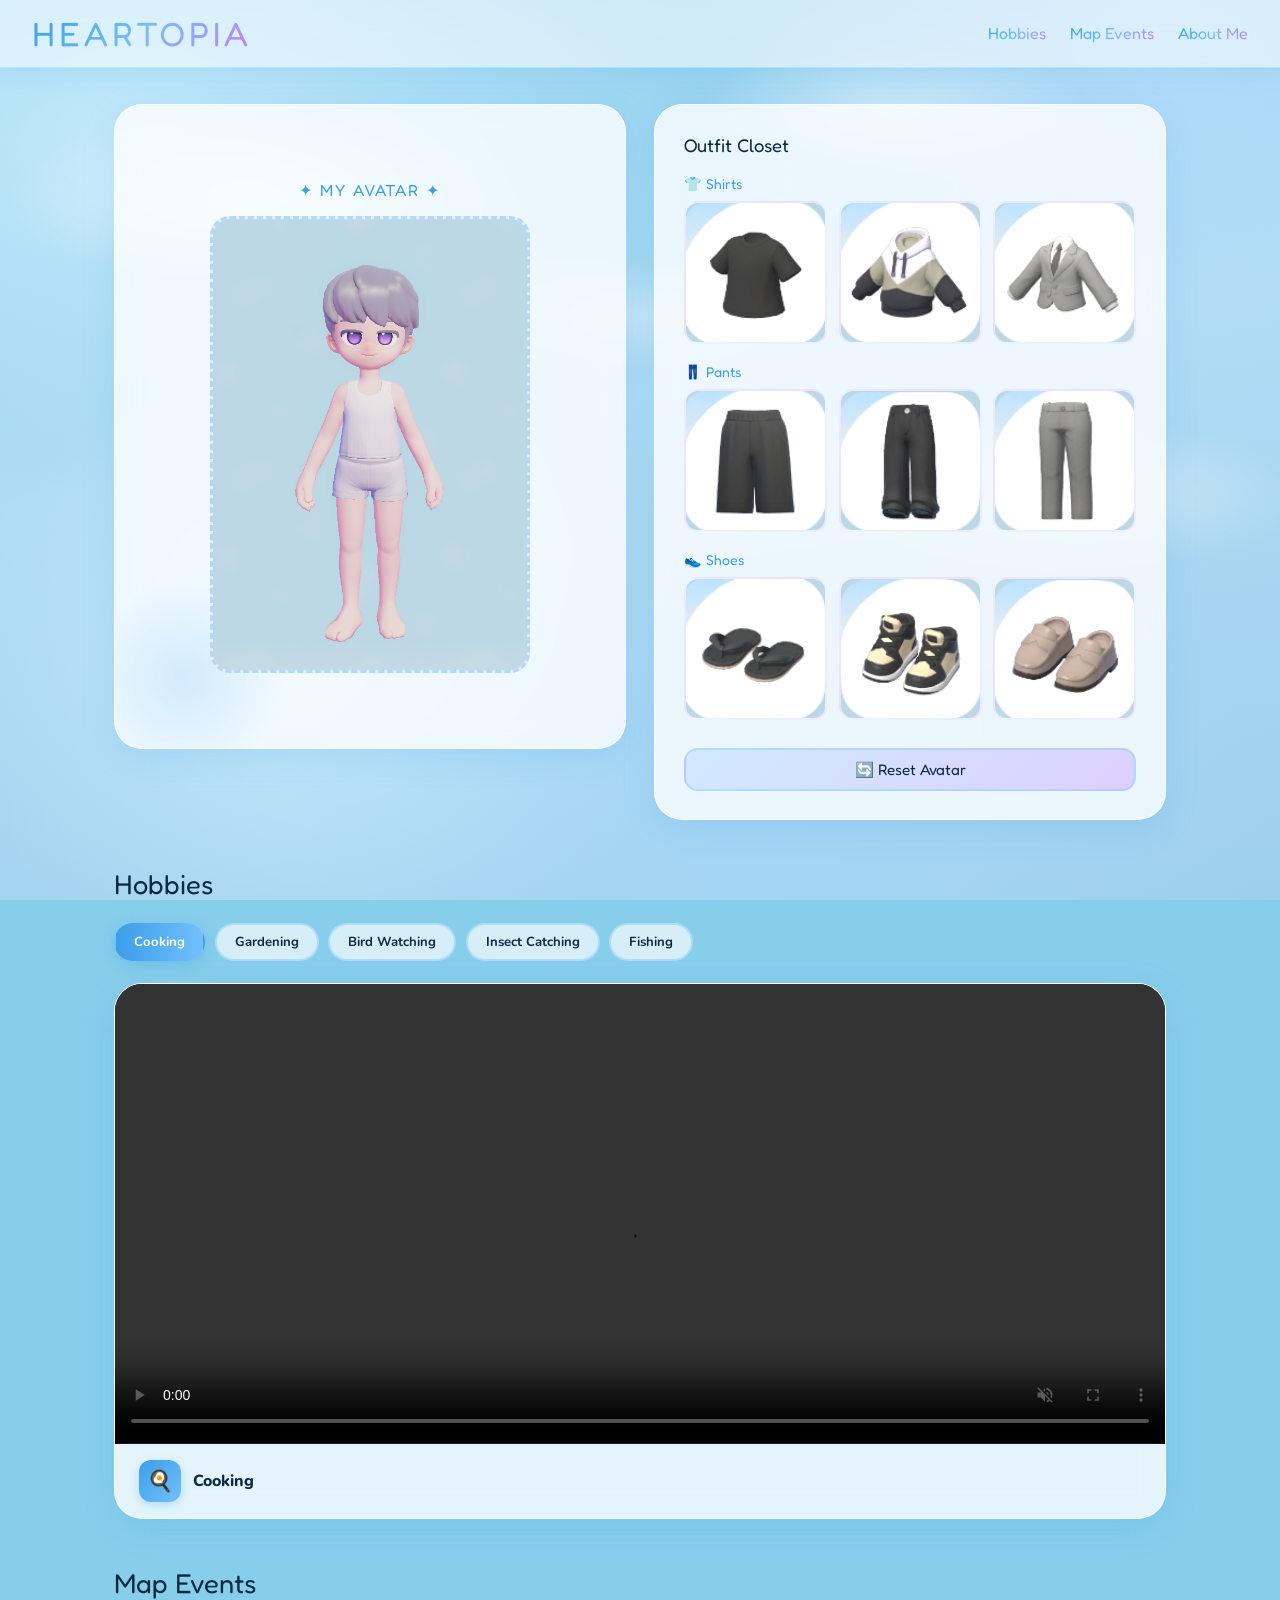
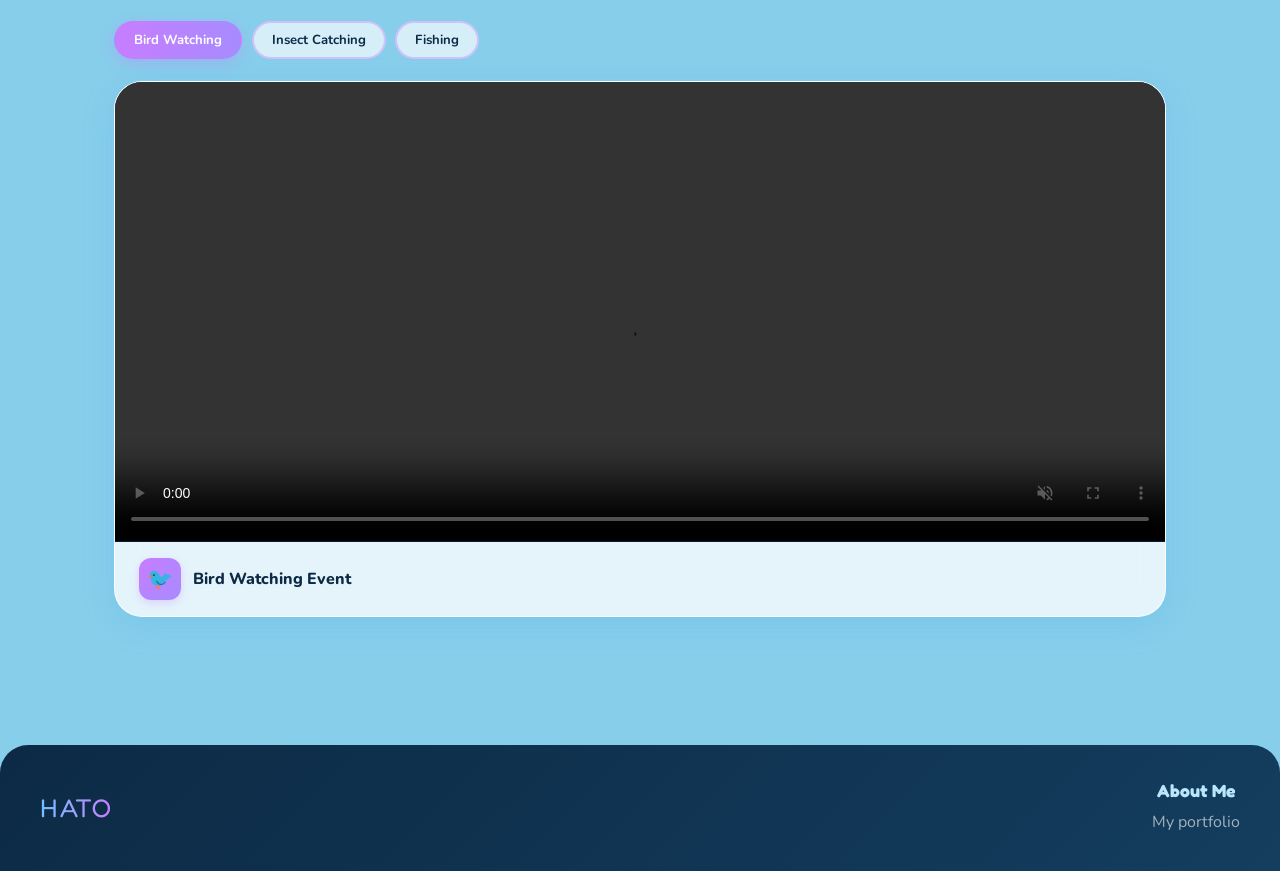
==== index.html @ ca89e66e "minor changes" ====
<!DOCTYPE html>
<html lang="en">
<head>
  <meta charset="UTF-8" />
  <meta name="viewport" content="width=device-width, initial-scale=1.0"/>
  <title>HEARTOPIA</title>
  <link href="https://fonts.googleapis.com/css2?family=Fredoka+One&family=Nunito:wght@400;600;700;800&display=swap" rel="stylesheet"/>
  <link rel="stylesheet" href="styles.css"/>
</head>
<body>

<!-- ═══ NAV ═══ -->
<nav>
  <div class="nav-logo">
    <p>HEARTOPIA</p>
  </div>

  <ul class="nav-links" id="navLinks">
    <li><a href="#hobbies" onclick="closeMenu()">Hobbies</a></li>
    <li><a href="#map-events" onclick="closeMenu()">Map Events</a></li>
    <li><a href="#about-me" onclick="closeMenu()">About Me</a></li>
  </ul>

  <button class="hamburger" id="hamburger" aria-label="Toggle menu" onclick="toggleMenu()">
    <span></span>
    <span></span>
    <span></span>
  </button>

  <div class="nav-overlay" id="navOverlay" onclick="closeMenu()"></div>
</nav>

<!-- ═══ MAIN ═══ -->
<main>

  <!-- ── Avatar + Clothes ── -->
  <div class="avatar-section">

    <div class="avatar-display">
      <div class="avatar-label">✦ My Avatar ✦</div>
      <div class="avatar-frame" id="avatarFrame">
        <img id="avatarImg" src="default/ava-default.png" alt="Avatar" />
      </div>
    </div>

    <div class="clothes-panel">
      <div class="clothes-title">Outfit Closet</div>

      <div class="category-block">
        <div class="category-label">👕 Shirts</div>
        <div class="category-row">
          <div class="clothes-item" data-type="shirt" data-index="1" onclick="selectPiece(this)">
            <img src="icon/shirt1.png" alt="Shirt 1" /><div class="check">✓</div>
          </div>
          <div class="clothes-item" data-type="shirt" data-index="2" onclick="selectPiece(this)">
            <img src="icon/short2.png" alt="Shirt 2" /><div class="check">✓</div>
          </div>
          <div class="clothes-item" data-type="shirt" data-index="3" onclick="selectPiece(this)">
            <img src="icon/short3.png" alt="Shirt 3" /><div class="check">✓</div>
          </div>
        </div>
      </div>

      <div class="category-block">
        <div class="category-label">👖 Pants</div>
        <div class="category-row">
          <div class="clothes-item" data-type="pants" data-index="1" onclick="selectPiece(this)">
            <img src="icon/pants1.png" alt="Pants 1" /><div class="check">✓</div>
          </div>
          <div class="clothes-item" data-type="pants" data-index="2" onclick="selectPiece(this)">
            <img src="icon/pants2.png" alt="Pants 2" /><div class="check">✓</div>
          </div>
          <div class="clothes-item" data-type="pants" data-index="3" onclick="selectPiece(this)">
            <img src="icon/pants3.png" alt="Pants 3" /><div class="check">✓</div>
          </div>
        </div>
      </div>

      <div class="category-block">
        <div class="category-label">👟 Shoes</div>
        <div class="category-row">
          <div class="clothes-item" data-type="shoes" data-index="1" onclick="selectPiece(this)">
            <img src="icon/shoes1.png" alt="Shoes 1" /><div class="check">✓</div>
          </div>
          <div class="clothes-item" data-type="shoes" data-index="2" onclick="selectPiece(this)">
            <img src="icon/shoes2.png" alt="Shoes 2" /><div class="check">✓</div>
          </div>
          <div class="clothes-item" data-type="shoes" data-index="3" onclick="selectPiece(this)">
            <img src="icon/shoes3.png" alt="Shoes 3" /><div class="check">✓</div>
          </div>
        </div>
      </div>

      <button class="reset-btn" onclick="resetOutfit()">🔄 Reset Avatar</button>
    </div>
  </div>

  <!-- ── Hobbies Section ── -->
  <section class="hobbies-section" id="hobbies">
    <div class="section-title">Hobbies</div>

    <div class="hobbies-tabs" id="hobbyTabs">
      <button class="tab-btn active" data-hobby="cooking"   onclick="selectHobby(this)">Cooking</button>
      <button class="tab-btn"       data-hobby="gardening" onclick="selectHobby(this)">Gardening</button>
      <button class="tab-btn"       data-hobby="birds"     onclick="selectHobby(this)">Bird Watching</button>
      <button class="tab-btn"       data-hobby="insects"   onclick="selectHobby(this)">Insect Catching</button>
      <button class="tab-btn"       data-hobby="fishing"   onclick="selectHobby(this)">Fishing</button>
    </div>

    <div class="video-player-card">
      <div class="video-wrapper" id="videoWrapper">
        <video id="vid-cooking"   src="hobbies/cooking.mp4"         controls autoplay muted playsinline loop></video>
        <video id="vid-gardening" src="hobbies/gardening.mp4"       controls autoplay muted playsinline loop></video>
        <video id="vid-birds"     src="hobbies/bird-watching.mp4"   controls autoplay muted playsinline loop></video>
        <video id="vid-insects"   src="hobbies/insect-catching.mp4" controls autoplay muted playsinline loop></video>
        <video id="vid-fishing"   src="hobbies/fishing.mp4"         controls autoplay muted playsinline loop></video>
        <div class="video-placeholder" id="videoPlaceholder">
          <div class="ph-emoji" id="placeholderEmoji">🍳</div>
          <p id="placeholderText">Add your video to vid-cooking src=""</p>
        </div>
      </div>
      <div class="video-info-bar">
        <div class="hobby-icon-badge" id="hobbyBadgeIcon">🍳</div>
        <div class="hobby-text">
          <h3 id="hobbyTitle">Cooking</h3>
          <p id="hobbyDesc">Baking, frying, and crafting delicious meals with love 🌸</p>
        </div>
      </div>
    </div>
  </section>

  <!-- ── Map Events Section ── -->
  <section class="events-section" id="map-events">
    <div class="section-title">Map Events</div>

    <div class="events-tabs" id="eventTabs">
      <button class="event-tab-btn active" data-event="birdwatching" onclick="selectEvent(this)">Bird Watching</button>
      <button class="event-tab-btn"        data-event="insect"       onclick="selectEvent(this)">Insect Catching</button>
      <button class="event-tab-btn"        data-event="fishing"      onclick="selectEvent(this)">Fishing</button>
    </div>

    <div class="video-player-card">
      <div class="video-wrapper" id="eventVideoWrapper">
        <video id="evid-birdwatching" src="events/birdwatching-event.mp4" controls muted playsinline loop></video>
        <video id="evid-insect"       src="events/insect-event.mp4"       controls muted playsinline loop></video>
        <video id="evid-fishing"      src="events/fish-event.mp4"         controls muted playsinline loop></video>
        <div class="video-placeholder" id="eventVideoPlaceholder">
          <div class="ph-emoji" id="eventPlaceholderEmoji">🐦</div>
          <p id="eventPlaceholderText">Add your video to evid-birdwatching src=""</p>
        </div>
      </div>
      <div class="video-info-bar">
        <div class="hobby-icon-badge" id="eventBadgeIcon">🐦</div>
        <div class="hobby-text">
          <h3 id="eventTitle">Bird Watching Event</h3>
        </div>
      </div>
    </div>
  </section>

</main>

<!-- ═══ FOOTER ═══ -->
<footer>
  <div class="footer-logo">
    <div class="footer-logo-text">HATO</div>
  </div>
  <div class="footer-about">
    <h4>About Me</h4>
    <a href="portfolio/portfolio.html" id="about-me">My portfolio</a>
  </div>
</footer>

<script src="script.js"></script>
</body>
</html>
---- styles.css ----
:root {
  --pink:      #FF6B9D;
  --rose:      #FF8EC4;
  --lavender:  #C77DFF;
  --sky:       #74C0FC;
  --sky-deep:  #3B9EE8;
  --sky-light: #BAE6FD;
  --sky-pale:  #E0F4FF;
  --mint:      #63E6BE;
  --dark:      #0C2A45;
  --card:      rgba(255,255,255,0.78);
  --shadow:    0 8px 32px rgba(59,158,232,0.18);
  --nav-h:     68px;
}

* { margin: 0; padding: 0; box-sizing: border-box; }

html { scroll-behavior: smooth;overflow-x: hidden; }

body {
  font-family: 'Nunito', sans-serif;
  background: #87CEEB;
  color: var(--dark);
  min-height: 100vh;
  overflow-x: hidden;
}

body::before {
  content: '';
  position: fixed; inset: 0; z-index: -1;
  background:
    radial-gradient(ellipse 70% 55% at 10% 15%, #d0efffcc 0%, transparent 65%),
    radial-gradient(ellipse 55% 60% at 90% 5%,  #bfdfff99 0%, transparent 65%),
    radial-gradient(ellipse 60% 50% at 60% 90%, #a8d8f8aa 0%, transparent 65%),
    radial-gradient(ellipse 45% 55% at 25% 75%, #cdefffbb 0%, transparent 65%),
    linear-gradient(170deg, #87CEEB 0%, #b0dcf5 45%, #9ecfed 100%);
  animation: skyDrift 18s ease-in-out infinite alternate;
}

body::after {
  content: '';
  position: fixed; inset: 0; z-index: -1;
  background:
    radial-gradient(ellipse 28% 14% at 20% 22%, rgba(255,255,255,0.55) 0%, transparent 70%),
    radial-gradient(ellipse 22% 10% at 70% 12%, rgba(255,255,255,0.45) 0%, transparent 70%),
    radial-gradient(ellipse 18% 9%  at 50% 35%, rgba(255,255,255,0.35) 0%, transparent 70%),
    radial-gradient(ellipse 25% 12% at 85% 55%, rgba(255,255,255,0.40) 0%, transparent 70%);
  pointer-events: none;
  animation: cloudFloat 22s ease-in-out infinite alternate;
}

@keyframes skyDrift {
  0%   { filter: hue-rotate(0deg) brightness(1); }
  100% { filter: hue-rotate(10deg) brightness(1.04); }
}
@keyframes cloudFloat {
  0%   { transform: translateX(0); }
  100% { transform: translateX(30px); }
}

/* ═══ NAV ═══ */
nav {
  position: fixed; 
  top: 0; left: 0; right: 0;
  z-index: 200;
  display: flex; align-items: center; justify-content: space-between;
  padding: 0 2rem;
  height: var(--nav-h);
  background: rgba(255,255,255,0.55);
  backdrop-filter: blur(20px);
  border-bottom: 1.5px solid rgba(116,192,252,0.3);
  box-shadow: 0 2px 28px rgba(59,158,232,0.12);
  position: fixed;
}

.nav-logo {
  font-family: 'Fredoka One', cursive;
  font-size: 2.1rem;
  letter-spacing: 4px;
  background: linear-gradient(135deg, #3B9EE8, #74C0FC, #C77DFF);
  -webkit-background-clip: text;
  -webkit-text-fill-color: transparent;
  background-clip: text;
  user-select: none;
  animation: logoFloat 3.5s ease-in-out infinite;
  flex-shrink: 0;
}
@keyframes logoFloat {
  0%,100% { transform: translateY(0); }
  50%      { transform: translateY(-4px); }
}

/* Desktop nav links */
.nav-links {
  list-style: none;
  display: flex;
  gap: 24px;
  align-items: center;
}
.nav-links a {
  text-decoration: none;
  font-family: 'Fredoka One', cursive;
  font-size: 1rem;
  background: linear-gradient(135deg, #3B9EE8, #74C0FC, #C77DFF);
  -webkit-background-clip: text;
  -webkit-text-fill-color: transparent;
  background-clip: text;
  transition: opacity 0.2s;
}
.nav-links a:hover { opacity: 0.7; }

/* Hamburger button */
.hamburger {
  display: none;
  flex-direction: column;
  justify-content: center;
  align-items: center;
  gap: 5px;
  width: 40px; height: 40px;
  background: rgba(255,255,255,0.6);
  border: 1.5px solid rgba(116,192,252,0.4);
  border-radius: 10px;
  cursor: pointer;
  padding: 8px;
  z-index: 210;
  transition: background 0.2s;
  flex-shrink: 0;
}
.hamburger:hover { background: rgba(255,255,255,0.9); }
.hamburger span {
  display: block;
  width: 20px; height: 2px;
  background: linear-gradient(90deg, #3B9EE8, #C77DFF);
  border-radius: 2px;
  transition: transform 0.3s ease, opacity 0.3s ease;
  transform-origin: center;
}

/* Hamburger → X animation */
.hamburger.open span:nth-child(1) { transform: translateY(7px) rotate(45deg); }
.hamburger.open span:nth-child(2) { opacity: 0; transform: scaleX(0); }
.hamburger.open span:nth-child(3) { transform: translateY(-7px) rotate(-45deg); }

/* Overlay behind mobile menu */
.nav-overlay {
  display: none;
  position: fixed;
  inset: 0;
  background: rgba(12,42,69,0.35);
  backdrop-filter: blur(2px);
  z-index: 190;
}
.nav-overlay.visible { display: block; }

/* ═══ MAIN ═══ */
main { max-width: 1100px; margin: 0 auto; padding: 2.5rem 1.5rem 4rem; }

.section-title {
  font-family: 'Fredoka One', cursive;
  font-size: 1.7rem;
  color: var(--dark);
  margin-bottom: 1.4rem;
  display: flex; align-items: center; gap: 10px;
}

/* ═══ AVATAR SECTION ═══ */
.avatar-section {
  display: grid;
  grid-template-columns: 1fr 1fr;
  gap: 1.8rem;
  margin-top: 4rem;
  margin-bottom: 3rem;
  align-items: start;
}

.avatar-display {
  background: var(--card);
  border-radius: 28px;
  box-shadow: var(--shadow);
  backdrop-filter: blur(12px);
  border: 1.5px solid rgba(255,255,255,0.85);
  display: flex; flex-direction: column; align-items: center; justify-content: center;
  padding: 2rem 1.5rem;
  min-height: 420px;
  height: 90%;
  position: relative;
  overflow: hidden;
}
.avatar-display::before {
  content: '';
  position: absolute; bottom: -30px; left: -30px;
  width: 200px; height: 200px;
  border-radius: 50%;
  background: radial-gradient(circle, rgba(116,192,252,0.25) 0%, transparent 70%);
}
.avatar-label {
  font-family: 'Fredoka One', cursive;
  font-size: 1rem; letter-spacing: 2px;
  color: var(--sky-deep); margin-bottom: 1rem; text-transform: uppercase;
  position: relative; z-index: 1;
}
.avatar-frame {
  width: 100%;
  max-width: 320px;
  aspect-ratio: 7/10;
  border-radius: 20px;
  border: 3px dashed rgba(116,192,252,0.45);
  background: linear-gradient(160deg, #ddf0ff 0%, #eaeaff 100%);
  display: flex; align-items: center; justify-content: center;
  overflow: hidden;
  position: relative; z-index: 1;
  transition: box-shadow 0.3s;
}
.avatar-frame:hover { box-shadow: 0 0 0 4px rgba(116,192,252,0.35); }
.avatar-frame img {
  width: 100%; height: 100%; object-fit: cover;
  transition: opacity 0.4s ease, transform 0.4s ease;
}

/* ═══ CLOTHES PANEL ═══ */
.clothes-panel {
  background: var(--card);
  border-radius: 28px;
  box-shadow: var(--shadow);
  backdrop-filter: blur(12px);
  border: 1.5px solid rgba(255,255,255,0.85);
  padding: 1.8rem;
  width: 100%;
}
.clothes-title {
  font-family: 'Fredoka One', cursive;
  font-size: 1.15rem; color: var(--dark);
  margin-bottom: 1.2rem;
}
.category-block { margin-bottom: 1.2rem; }
.category-label {
  font-family: 'Fredoka One', cursive;
  font-size: 0.88rem;
  color: var(--sky-deep);
  margin-bottom: 0.55rem;
}
.category-row { display: flex; gap: 0.7rem; }
.clothes-item {
  flex: 1;
  aspect-ratio: 1;
  border-radius: 14px;
  background: linear-gradient(145deg, #e8f6ff 0%, #ede0ff 100%);
  border: 2px solid transparent;
  cursor: pointer;
  overflow: hidden;
  display: flex; align-items: center; justify-content: center;
  transition: all 0.25s ease;
  position: relative;
}
.clothes-item img {
  width: 100%; height: 100%; object-fit: cover;
  transition: transform 0.3s;
}
.clothes-item:hover {
  border-color: var(--sky);
  transform: translateY(-3px);
  box-shadow: 0 6px 20px rgba(116,192,252,0.35);
}
.clothes-item:hover img { transform: scale(1.08); }
.clothes-item.active {
  border-color: var(--sky-deep);
  box-shadow: 0 0 0 3px rgba(59,158,232,0.3), 0 6px 20px rgba(59,158,232,0.2);
}
.clothes-item .check {
  position: absolute; top: 5px; right: 5px;
  background: var(--sky-deep); color: #fff;
  border-radius: 50%; width: 20px; height: 20px;
  font-size: 0.7rem; display: none;
  align-items: center; justify-content: center;
}
.clothes-item.active .check { display: flex; }

.reset-btn {
  width: 100%;
  margin-top: 0.5rem;
  padding: 10px 0;
  background: linear-gradient(135deg, #d0eaff, #ddd0ff);
  border: 2px solid rgba(116,192,252,0.35);
  border-radius: 14px;
  font-family: 'Fredoka One', cursive;
  font-size: 0.95rem;
  color: var(--dark);
  cursor: pointer;
  transition: all 0.22s ease;
}
.reset-btn:hover {
  background: linear-gradient(135deg, #b8dcff, #c8b8ff);
  transform: translateY(-2px);
  box-shadow: 0 5px 16px rgba(116,192,252,0.3);
}

/* ═══ HOBBIES ═══ */
.hobbies-section { margin-bottom: 3rem; }
.hobbies-tabs {
  display: flex; gap: 0.6rem; flex-wrap: wrap; margin-bottom: 1.4rem;
}
.tab-btn {
  padding: 8px 18px;
  border-radius: 30px;
  border: 2px solid rgba(116,192,252,0.4);
  background: rgba(255,255,255,0.65);
  font-family: 'Nunito', sans-serif;
  font-size: 0.82rem; font-weight: 700;
  color: var(--dark); cursor: pointer;
  transition: all 0.22s;
  display: flex; align-items: center; gap: 5px;
  backdrop-filter: blur(6px);
  white-space: nowrap;
}
.tab-btn:hover { background: rgba(255,255,255,0.9); border-color: var(--sky-deep); }
.tab-btn.active {
  background: linear-gradient(90deg, var(--sky-deep), var(--sky));
  color: #fff; border-color: transparent;
  box-shadow: 0 4px 14px rgba(59,158,232,0.35);
}

/* ═══ EVENTS ═══ */
.events-section { margin-bottom: 3rem; }
.events-tabs {
  display: flex; gap: 0.6rem; flex-wrap: wrap; margin-bottom: 1.4rem;
}
.event-tab-btn {
  padding: 8px 18px;
  border-radius: 30px;
  border: 2px solid rgba(199,125,255,0.4);
  background: rgba(255,255,255,0.65);
  font-family: 'Nunito', sans-serif;
  font-size: 0.82rem; font-weight: 700;
  color: var(--dark); cursor: pointer;
  transition: all 0.22s;
  display: flex; align-items: center; gap: 5px;
  backdrop-filter: blur(6px);
  white-space: nowrap;
}
.event-tab-btn:hover { background: rgba(255,255,255,0.9); border-color: var(--lavender); }
.event-tab-btn.active {
  background: linear-gradient(90deg, var(--lavender), #a78bff);
  color: #fff; border-color: transparent;
  box-shadow: 0 4px 14px rgba(199,125,255,0.35);
}

/* ═══ SHARED VIDEO CARD ═══ */
.video-player-card {
  background: var(--card);
  border-radius: 28px;
  box-shadow: var(--shadow);
  backdrop-filter: blur(12px);
  border: 1.5px solid rgba(255,255,255,0.85);
  overflow: hidden;
}
.video-wrapper {
  width: 100%; aspect-ratio: 16/7;
  background: #061a2e;
  position: relative;
  display: flex; align-items: center; justify-content: center;
  overflow: hidden;
}
.video-wrapper video {
  width: 100%; height: 100%; object-fit: cover; display: none;
}
.video-placeholder {
  display: flex; flex-direction: column; align-items: center; gap: 12px;
  color: rgba(255,255,255,0.5);
  padding: 1rem;
  text-align: center;
}
.video-placeholder .ph-emoji { font-size: 3rem; }
.video-placeholder p { font-size: 0.82rem; }

.video-info-bar {
  padding: 1rem 1.5rem;
  display: flex; align-items: center; gap: 12px;
}
.hobby-icon-badge {
  width: 42px; height: 42px;
  border-radius: 12px;
  background: linear-gradient(135deg, var(--sky-deep), var(--sky));
  display: flex; align-items: center; justify-content: center;
  font-size: 1.3rem;
  box-shadow: 0 3px 10px rgba(59,158,232,0.3);
  flex-shrink: 0;
}
.events-section .hobby-icon-badge {
  background: linear-gradient(135deg, var(--lavender), #a78bff);
  box-shadow: 0 3px 10px rgba(199,125,255,0.3);
}
.hobby-text h3 { font-size: 1rem; font-weight: 800; color: var(--dark); }
.hobby-text p  { font-size: 0.78rem; color: #5a8baa; }

/* ═══ FOOTER ═══ */
footer {
  background: linear-gradient(135deg, #0C2A45 0%, #143d5e 100%);
  color: #a8d4f0;
  border-radius: 28px 28px 0 0;
  padding: 2.2rem 2.5rem;
  display: flex; align-items: center; justify-content: space-between;
  gap: 2rem;
  margin-top: 1rem;
}
.footer-logo {
  display: flex; flex-direction: column; align-items: flex-start; gap: 6px;
}
.footer-logo-text {
  font-family: 'Fredoka One', cursive;
  font-size: 1.6rem; letter-spacing: 2px;
  background: linear-gradient(90deg, var(--sky), var(--lavender));
  -webkit-background-clip: text; -webkit-text-fill-color: transparent; background-clip: text;
}
.footer-logo small { font-size: 0.72rem; color: rgba(255,255,255,0.35); letter-spacing: 1px; }
.footer-about { max-width: 380px; text-align: center; }
.footer-about h4 {
  font-family: 'Fredoka One', cursive;
  font-size: 1.1rem; color: var(--sky-light); margin-bottom: 0.5rem;
}
.footer-about a {
  font-size: 16px; line-height: 1.7;
  color: rgba(255,255,255,0.6);
  text-decoration: none;
  transition: color 0.2s;
}
.footer-about a:hover { color: var(--sky-light); }

/* ═══ TRANSITIONS ═══ */
.avatar-frame img.fade { animation: fadeIn 0.4s ease; }
@keyframes fadeIn {
  from { opacity: 0; transform: scale(0.96); }
  to   { opacity: 1; transform: scale(1); }
}

/* ═══ RESPONSIVE — TABLET (≤860px) ═══ */
@media (max-width: 860px) {
    .nav {
        position: sticky;
        z-index: 100;
    }
  .avatar-section {
    grid-template-columns: 1fr;
  }
  .avatar-display {
    min-height: unset;
    padding: 1.5rem;
  }
  .clothes-panel {
    width: 100%;
  }
}

/* ═══ RESPONSIVE — MOBILE NAV (≤680px) ═══ */
@media (max-width: 680px) {
  nav { padding: 0 1.2rem; }

  /* Show hamburger, hide desktop links */
  .hamburger { display: flex; }

    .nav {
        position: sticky;
        z-index: 100;
    }

  .nav-links {
    position: fixed;
    top: 0; right: -100%;
    width: min(280px, 80vw);
    height: 100vh;
    background: rgba(255,255,255,0.96);
    backdrop-filter: blur(20px);
    border-left: 1.5px solid rgba(116,192,252,0.3);
    flex-direction: column;
    align-items: flex-start;
    justify-content: flex-start;
    padding: calc(var(--nav-h) + 2rem) 2rem 2rem;
    gap: 8px;
    z-index: 200;
    transition: right 0.35s cubic-bezier(0.4, 0, 0.2, 1);
    box-shadow: -8px 0 40px rgba(59,158,232,0.15);
    pointer-events: none;    
    visibility: hidden;        
    transition: right 0.35s cubic-bezier(0.4, 0, 0.2, 1),
    visibility 0s linear 0.35s;
  }
    .nav-links.open { right: 0;
    pointer-events: all;         /* ADD THIS */
    visibility: visible;         /* ADD THIS */
    transition: right 0.35s cubic-bezier(0.4, 0, 0.2, 1),
    visibility 0s linear 0s; 
    }

  .nav-links li { width: 100%; }
  .nav-links a {
    display: block;
    font-size: 1.3rem;
    padding: 12px 0;
    border-bottom: 1px solid rgba(116,192,252,0.2);
    -webkit-text-fill-color: transparent;
  }
  .nav-links li:last-child a { border-bottom: none; }
}

/* ═══ RESPONSIVE — MOBILE (≤600px) ═══ */
@media (max-width: 600px) {
  main { padding: 1.5rem 1rem 3rem; }

  .nav {
        position: sticky;
        z-index: 100;
    }

  .section-title { font-size: 1.4rem; }

  .avatar-frame {
    max-width: 240px;
  }

  .category-row { gap: 0.5rem; }

  .hobbies-tabs,
  .events-tabs { gap: 0.4rem; }

  .tab-btn,
  .event-tab-btn {
    font-size: 0.75rem;
    padding: 6px 12px;
  }

  .video-wrapper { aspect-ratio: 16/9; }

  .video-info-bar { padding: 0.8rem 1rem; gap: 10px; }
  .hobby-icon-badge { width: 36px; height: 36px; font-size: 1.1rem; border-radius: 10px; }
  .hobby-text h3 { font-size: 0.9rem; }
  .hobby-text p  { font-size: 0.72rem; }

  .video-player-card { border-radius: 20px; }

  footer {
    flex-direction: column;
    align-items: center;
    text-align: center;
    padding: 1.8rem 1.5rem;
  }
  .footer-logo { align-items: center; }
  .footer-about { text-align: center; }
}

/* ═══ RESPONSIVE — SMALL (≤380px) ═══ */
@media (max-width: 380px) {
    .nav {
        position: sticky;
        z-index: 100;
    }
    
  .nav-logo { font-size: 1.6rem; letter-spacing: 2px; }

  .tab-btn,
  .event-tab-btn { font-size: 0.7rem; padding: 5px 10px; }

  .clothes-panel { padding: 1.2rem; }
}
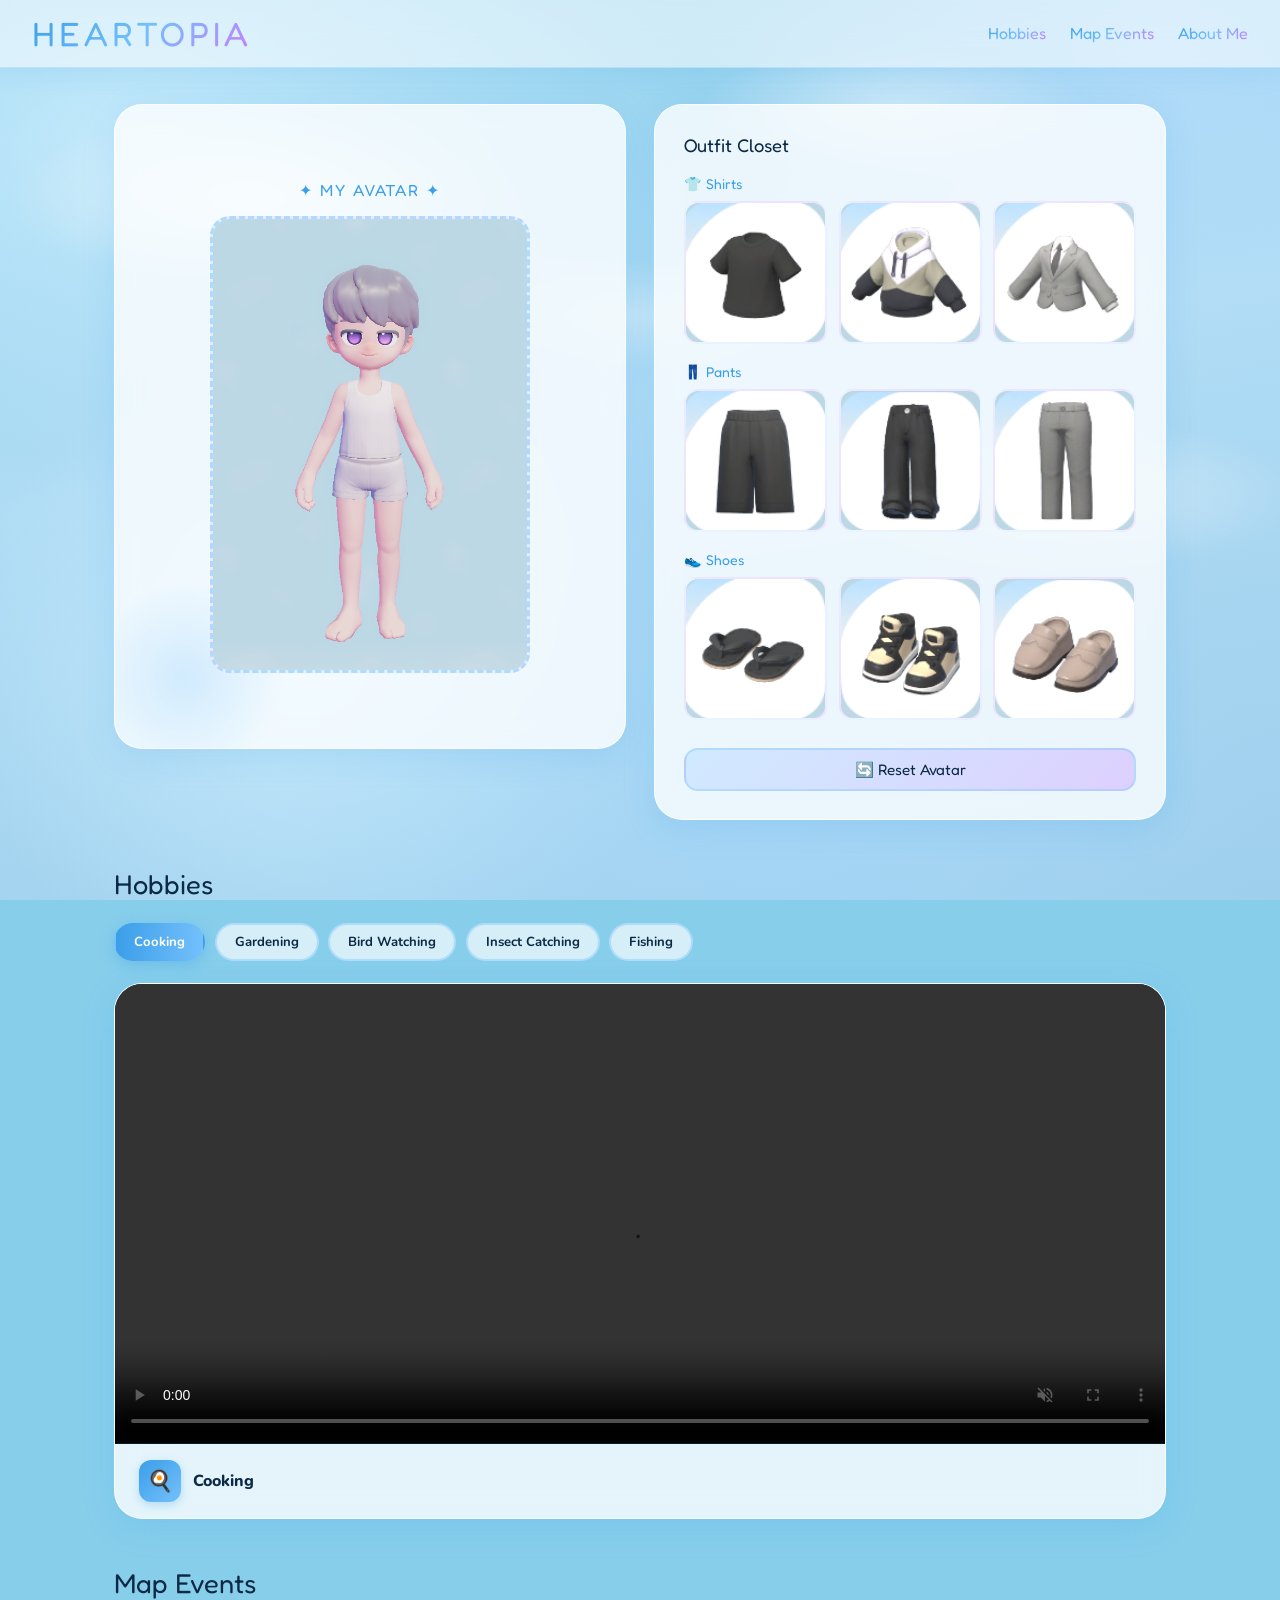
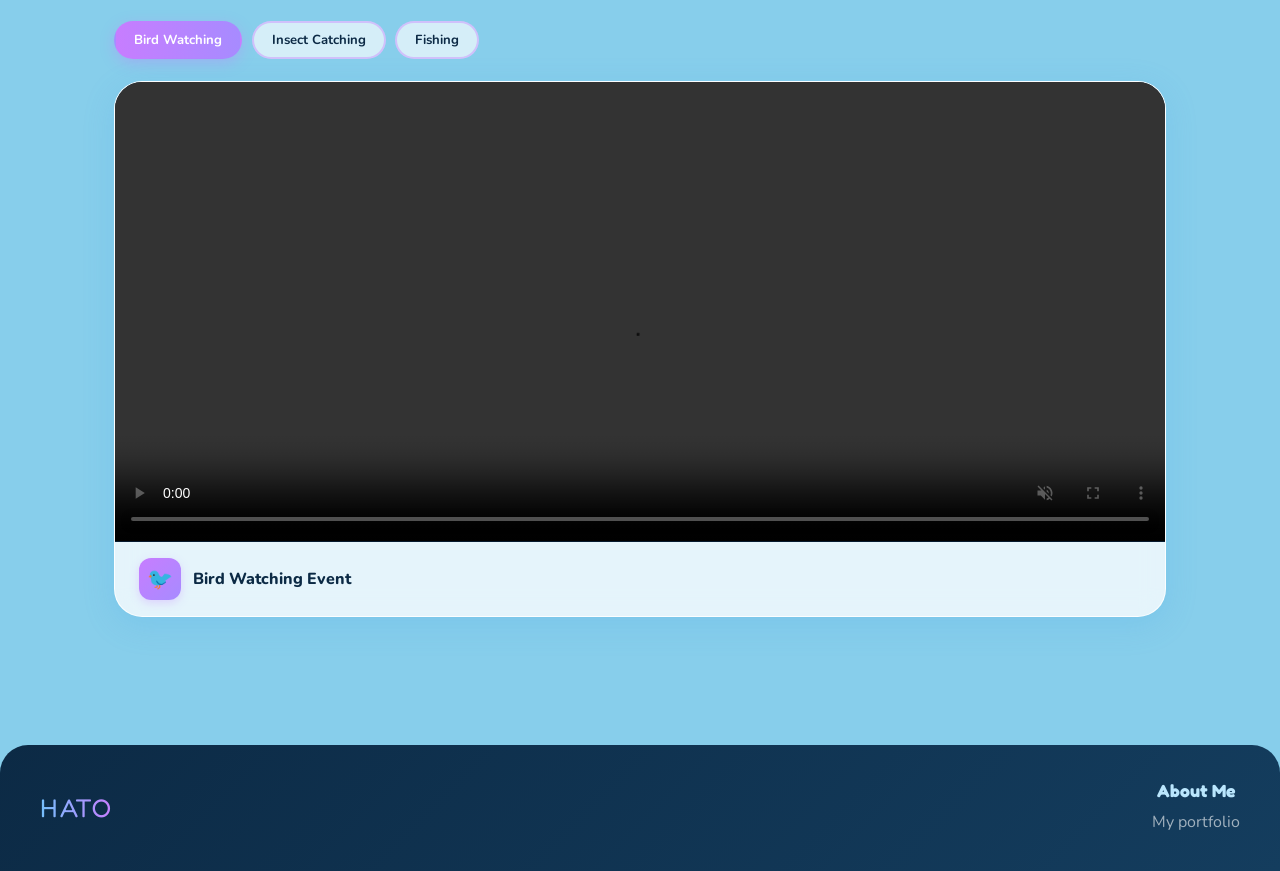
==== commit 3953f77b: "fix the responsiveness" ====
--- a/index.html
+++ b/index.html
@@ -1,176 +1,174 @@
-<!DOCTYPE html>
-<html lang="en">
-<head>
-  <meta charset="UTF-8" />
-  <meta name="viewport" content="width=device-width, initial-scale=1.0"/>
-  <title>HEARTOPIA</title>
-  <link href="https://fonts.googleapis.com/css2?family=Fredoka+One&family=Nunito:wght@400;600;700;800&display=swap" rel="stylesheet"/>
-  <link rel="stylesheet" href="styles.css"/>
-</head>
-<body>
+  <!DOCTYPE html>
+  <html lang="en">
+  <head>
+    <meta charset="UTF-8" />
+    <meta name="viewport" content="width=device-width, initial-scale=1.0"/>
+    <title>HEARTOPIA</title>
+    <link href="https://fonts.googleapis.com/css2?family=Fredoka+One&family=Nunito:wght@400;600;700;800&display=swap" rel="stylesheet"/>
+    <link rel="stylesheet" href="styles.css"/>
+    <script src="script.js"></script>
+  </head>
+  <body>
 
-<!-- ═══ NAV ═══ -->
-<nav>
-  <div class="nav-logo">
-    <p>HEARTOPIA</p>
-  </div>
+  <!-- ═══ NAV ═══ -->
+  <nav>
+    <div class="nav-logo">
+      <p>HEARTOPIA</p>
+    </div>
 
-  <ul class="nav-links" id="navLinks">
-    <li><a href="#hobbies" onclick="closeMenu()">Hobbies</a></li>
-    <li><a href="#map-events" onclick="closeMenu()">Map Events</a></li>
-    <li><a href="#about-me" onclick="closeMenu()">About Me</a></li>
-  </ul>
+    <ul class="nav-links" id="navLinks">
+      <li><a href="#hobbies" onclick="closeMenu()">Hobbies</a></li>
+      <li><a href="#map-events" onclick="closeMenu()">Map Events</a></li>
+      <li><a href="#about-me" onclick="closeMenu()">About Me</a></li>
+    </ul>
 
-  <button class="hamburger" id="hamburger" aria-label="Toggle menu" onclick="toggleMenu()">
-    <span></span>
-    <span></span>
-    <span></span>
-  </button>
+    <button class="hamburger" id="hamburger" aria-label="Toggle menu" onclick="toggleMenu()">
+      <span></span>
+      <span></span>
+      <span></span>
+    </button>
 
-  <div class="nav-overlay" id="navOverlay" onclick="closeMenu()"></div>
-</nav>
+    <div class="nav-overlay" id="navOverlay" onclick="closeMenu()"></div>
+  </nav>
 
-<!-- ═══ MAIN ═══ -->
-<main>
+  <!-- ═══ MAIN ═══ -->
+  <main>
 
-  <!-- ── Avatar + Clothes ── -->
-  <div class="avatar-section">
+    <!-- ── Avatar + Clothes ── -->
+    <div class="avatar-section">
 
-    <div class="avatar-display">
-      <div class="avatar-label">✦ My Avatar ✦</div>
-      <div class="avatar-frame" id="avatarFrame">
-        <img id="avatarImg" src="default/ava-default.png" alt="Avatar" />
+      <div class="avatar-display">
+        <div class="avatar-label">✦ My Avatar ✦</div>
+        <div class="avatar-frame" id="avatarFrame">
+          <img id="avatarImg" src="default/ava-default.png" alt="Avatar" />
+        </div>
+      </div>
+
+      <div class="clothes-panel">
+        <div class="clothes-title">Outfit Closet</div>
+
+        <div class="category-block">
+          <div class="category-label">👕 Shirts</div>
+          <div class="category-row">
+            <div class="clothes-item" data-type="shirt" data-index="1" onclick="selectPiece(this)">
+              <img src="icon/shirt1.png" alt="Shirt 1" /><div class="check">✓</div>
+            </div>
+            <div class="clothes-item" data-type="shirt" data-index="2" onclick="selectPiece(this)">
+              <img src="icon/short2.png" alt="Shirt 2" /><div class="check">✓</div>
+            </div>
+            <div class="clothes-item" data-type="shirt" data-index="3" onclick="selectPiece(this)">
+              <img src="icon/short3.png" alt="Shirt 3" /><div class="check">✓</div>
+            </div>
+          </div>
+        </div>
+
+        <div class="category-block">
+          <div class="category-label">👖 Pants</div>
+          <div class="category-row">
+            <div class="clothes-item" data-type="pants" data-index="1" onclick="selectPiece(this)">
+              <img src="icon/pants1.png" alt="Pants 1" /><div class="check">✓</div>
+            </div>
+            <div class="clothes-item" data-type="pants" data-index="2" onclick="selectPiece(this)">
+              <img src="icon/pants2.png" alt="Pants 2" /><div class="check">✓</div>
+            </div>
+            <div class="clothes-item" data-type="pants" data-index="3" onclick="selectPiece(this)">
+              <img src="icon/pants3.png" alt="Pants 3" /><div class="check">✓</div>
+            </div>
+          </div>
+        </div>
+
+        <div class="category-block">
+          <div class="category-label">👟 Shoes</div>
+          <div class="category-row">
+            <div class="clothes-item" data-type="shoes" data-index="1" onclick="selectPiece(this)">
+              <img src="icon/shoes1.png" alt="Shoes 1" /><div class="check">✓</div>
+            </div>
+            <div class="clothes-item" data-type="shoes" data-index="2" onclick="selectPiece(this)">
+              <img src="icon/shoes2.png" alt="Shoes 2" /><div class="check">✓</div>
+            </div>
+            <div class="clothes-item" data-type="shoes" data-index="3" onclick="selectPiece(this)">
+              <img src="icon/shoes3.png" alt="Shoes 3" /><div class="check">✓</div>
+            </div>
+          </div>
+        </div>
+
+        <button class="reset-btn" onclick="resetOutfit()">🔄 Reset Avatar</button>
       </div>
     </div>
 
-    <div class="clothes-panel">
-      <div class="clothes-title">Outfit Closet</div>
+    <!-- ── Hobbies Section ── -->
+    <section class="hobbies-section" id="hobbies">
+      <div class="section-title">Hobbies</div>
 
-      <div class="category-block">
-        <div class="category-label">👕 Shirts</div>
-        <div class="category-row">
-          <div class="clothes-item" data-type="shirt" data-index="1" onclick="selectPiece(this)">
-            <img src="icon/shirt1.png" alt="Shirt 1" /><div class="check">✓</div>
+      <div class="hobbies-tabs" id="hobbyTabs">
+        <button class="tab-btn active" data-hobby="cooking"   onclick="selectHobby(this)">Cooking</button>
+        <button class="tab-btn"       data-hobby="gardening" onclick="selectHobby(this)">Gardening</button>
+        <button class="tab-btn"       data-hobby="birds"     onclick="selectHobby(this)">Bird Watching</button>
+        <button class="tab-btn"       data-hobby="insects"   onclick="selectHobby(this)">Insect Catching</button>
+        <button class="tab-btn"       data-hobby="fishing"   onclick="selectHobby(this)">Fishing</button>
+      </div>
+
+      <div class="video-player-card">
+        <div class="video-wrapper" id="videoWrapper">
+          <video id="vid-cooking"   src="hobbies/cooking.mp4"         controls autoplay muted playsinline loop></video>
+          <video id="vid-gardening" src="hobbies/gardening.mp4"       controls autoplay muted playsinline loop></video>
+          <video id="vid-birds"     src="hobbies/bird-watching.mp4"   controls autoplay muted playsinline loop></video>
+          <video id="vid-insects"   src="hobbies/insect-catching.mp4" controls autoplay muted playsinline loop></video>
+          <video id="vid-fishing"   src="hobbies/fishing.mp4"         controls autoplay muted playsinline loop></video>
+          <div class="video-placeholder" id="videoPlaceholder">
+            <div class="ph-emoji" id="placeholderEmoji">🍳</div>
+            <p id="placeholderText">Add your video to vid-cooking src=""</p>
           </div>
-          <div class="clothes-item" data-type="shirt" data-index="2" onclick="selectPiece(this)">
-            <img src="icon/short2.png" alt="Shirt 2" /><div class="check">✓</div>
-          </div>
-          <div class="clothes-item" data-type="shirt" data-index="3" onclick="selectPiece(this)">
-            <img src="icon/short3.png" alt="Shirt 3" /><div class="check">✓</div>
+        </div>
+        <div class="video-info-bar">
+          <div class="hobby-icon-badge" id="hobbyBadgeIcon">🍳</div>
+          <div class="hobby-text">
+            <h3 id="hobbyTitle">Cooking</h3>
           </div>
         </div>
       </div>
+    </section>
 
-      <div class="category-block">
-        <div class="category-label">👖 Pants</div>
-        <div class="category-row">
-          <div class="clothes-item" data-type="pants" data-index="1" onclick="selectPiece(this)">
-            <img src="icon/pants1.png" alt="Pants 1" /><div class="check">✓</div>
+    <!-- ── Map Events Section ── -->
+    <section class="events-section" id="map-events">
+      <div class="section-title">Map Events</div>
+
+      <div class="events-tabs" id="eventTabs">
+        <button class="event-tab-btn active" data-event="birdwatching" onclick="selectEvent(this)">Bird Watching</button>
+        <button class="event-tab-btn"        data-event="insect"       onclick="selectEvent(this)">Insect Catching</button>
+        <button class="event-tab-btn"        data-event="fishing"      onclick="selectEvent(this)">Fishing</button>
+      </div>
+
+      <div class="video-player-card">
+        <div class="video-wrapper" id="eventVideoWrapper">
+          <video id="evid-birdwatching" src="events/birdwatching-event.mp4" controls autoplay muted playsinline loop></video>
+          <video id="evid-insect"       src="events/insect-event.mp4"       controls autoplay muted playsinline loop></video>
+          <video id="evid-fishing"      src="events/fish-event.mp4"         controls autoplay muted playsinline loop></video>
+          <div class="video-placeholder" id="eventVideoPlaceholder">
+            <div class="ph-emoji" id="eventPlaceholderEmoji">🐦</div>
+            <p id="eventPlaceholderText">Video is not available</p>
           </div>
-          <div class="clothes-item" data-type="pants" data-index="2" onclick="selectPiece(this)">
-            <img src="icon/pants2.png" alt="Pants 2" /><div class="check">✓</div>
-          </div>
-          <div class="clothes-item" data-type="pants" data-index="3" onclick="selectPiece(this)">
-            <img src="icon/pants3.png" alt="Pants 3" /><div class="check">✓</div>
+        </div>
+        <div class="video-info-bar">
+          <div class="hobby-icon-badge" id="eventBadgeIcon">🐦</div>
+          <div class="hobby-text">
+            <h3 id="eventTitle">Bird Watching Event</h3>
           </div>
         </div>
       </div>
+    </section>
 
-      <div class="category-block">
-        <div class="category-label">👟 Shoes</div>
-        <div class="category-row">
-          <div class="clothes-item" data-type="shoes" data-index="1" onclick="selectPiece(this)">
-            <img src="icon/shoes1.png" alt="Shoes 1" /><div class="check">✓</div>
-          </div>
-          <div class="clothes-item" data-type="shoes" data-index="2" onclick="selectPiece(this)">
-            <img src="icon/shoes2.png" alt="Shoes 2" /><div class="check">✓</div>
-          </div>
-          <div class="clothes-item" data-type="shoes" data-index="3" onclick="selectPiece(this)">
-            <img src="icon/shoes3.png" alt="Shoes 3" /><div class="check">✓</div>
-          </div>
-        </div>
-      </div>
+  </main>
 
-      <button class="reset-btn" onclick="resetOutfit()">🔄 Reset Avatar</button>
+  <!-- ═══ FOOTER ═══ -->
+  <footer>
+    <div class="footer-logo">
+      <div class="footer-logo-text">HATO</div>
     </div>
-  </div>
-
-  <!-- ── Hobbies Section ── -->
-  <section class="hobbies-section" id="hobbies">
-    <div class="section-title">Hobbies</div>
-
-    <div class="hobbies-tabs" id="hobbyTabs">
-      <button class="tab-btn active" data-hobby="cooking"   onclick="selectHobby(this)">Cooking</button>
-      <button class="tab-btn"       data-hobby="gardening" onclick="selectHobby(this)">Gardening</button>
-      <button class="tab-btn"       data-hobby="birds"     onclick="selectHobby(this)">Bird Watching</button>
-      <button class="tab-btn"       data-hobby="insects"   onclick="selectHobby(this)">Insect Catching</button>
-      <button class="tab-btn"       data-hobby="fishing"   onclick="selectHobby(this)">Fishing</button>
+    <div class="footer-about">
+      <h4>About Me</h4>
+      <a href="portfolio/portfolio.html" id="about-me">My portfolio</a>
     </div>
-
-    <div class="video-player-card">
-      <div class="video-wrapper" id="videoWrapper">
-        <video id="vid-cooking"   src="hobbies/cooking.mp4"         controls autoplay muted playsinline loop></video>
-        <video id="vid-gardening" src="hobbies/gardening.mp4"       controls autoplay muted playsinline loop></video>
-        <video id="vid-birds"     src="hobbies/bird-watching.mp4"   controls autoplay muted playsinline loop></video>
-        <video id="vid-insects"   src="hobbies/insect-catching.mp4" controls autoplay muted playsinline loop></video>
-        <video id="vid-fishing"   src="hobbies/fishing.mp4"         controls autoplay muted playsinline loop></video>
-        <div class="video-placeholder" id="videoPlaceholder">
-          <div class="ph-emoji" id="placeholderEmoji">🍳</div>
-          <p id="placeholderText">Add your video to vid-cooking src=""</p>
-        </div>
-      </div>
-      <div class="video-info-bar">
-        <div class="hobby-icon-badge" id="hobbyBadgeIcon">🍳</div>
-        <div class="hobby-text">
-          <h3 id="hobbyTitle">Cooking</h3>
-          <p id="hobbyDesc">Baking, frying, and crafting delicious meals with love 🌸</p>
-        </div>
-      </div>
-    </div>
-  </section>
-
-  <!-- ── Map Events Section ── -->
-  <section class="events-section" id="map-events">
-    <div class="section-title">Map Events</div>
-
-    <div class="events-tabs" id="eventTabs">
-      <button class="event-tab-btn active" data-event="birdwatching" onclick="selectEvent(this)">Bird Watching</button>
-      <button class="event-tab-btn"        data-event="insect"       onclick="selectEvent(this)">Insect Catching</button>
-      <button class="event-tab-btn"        data-event="fishing"      onclick="selectEvent(this)">Fishing</button>
-    </div>
-
-    <div class="video-player-card">
-      <div class="video-wrapper" id="eventVideoWrapper">
-        <video id="evid-birdwatching" src="events/birdwatching-event.mp4" controls muted playsinline loop></video>
-        <video id="evid-insect"       src="events/insect-event.mp4"       controls muted playsinline loop></video>
-        <video id="evid-fishing"      src="events/fish-event.mp4"         controls muted playsinline loop></video>
-        <div class="video-placeholder" id="eventVideoPlaceholder">
-          <div class="ph-emoji" id="eventPlaceholderEmoji">🐦</div>
-          <p id="eventPlaceholderText">Add your video to evid-birdwatching src=""</p>
-        </div>
-      </div>
-      <div class="video-info-bar">
-        <div class="hobby-icon-badge" id="eventBadgeIcon">🐦</div>
-        <div class="hobby-text">
-          <h3 id="eventTitle">Bird Watching Event</h3>
-        </div>
-      </div>
-    </div>
-  </section>
-
-</main>
-
-<!-- ═══ FOOTER ═══ -->
-<footer>
-  <div class="footer-logo">
-    <div class="footer-logo-text">HATO</div>
-  </div>
-  <div class="footer-about">
-    <h4>About Me</h4>
-    <a href="portfolio/portfolio.html" id="about-me">My portfolio</a>
-  </div>
-</footer>
-
-<script src="script.js"></script>
-</body>
-</html>+  </footer>
+  </body>
+  </html>
--- a/styles.css
+++ b/styles.css
@@ -82,13 +82,13 @@
   -webkit-text-fill-color: transparent;
   background-clip: text;
   user-select: none;
-  animation: logoFloat 3.5s ease-in-out infinite;
+  /* animation: logoFloat 3.5s ease-in-out infinite; */
   flex-shrink: 0;
 }
-@keyframes logoFloat {
+/* @keyframes logoFloat {
   0%,100% { transform: translateY(0); }
   50%      { transform: translateY(-4px); }
-}
+} */
 
 /* Desktop nav links */
 .nav-links {
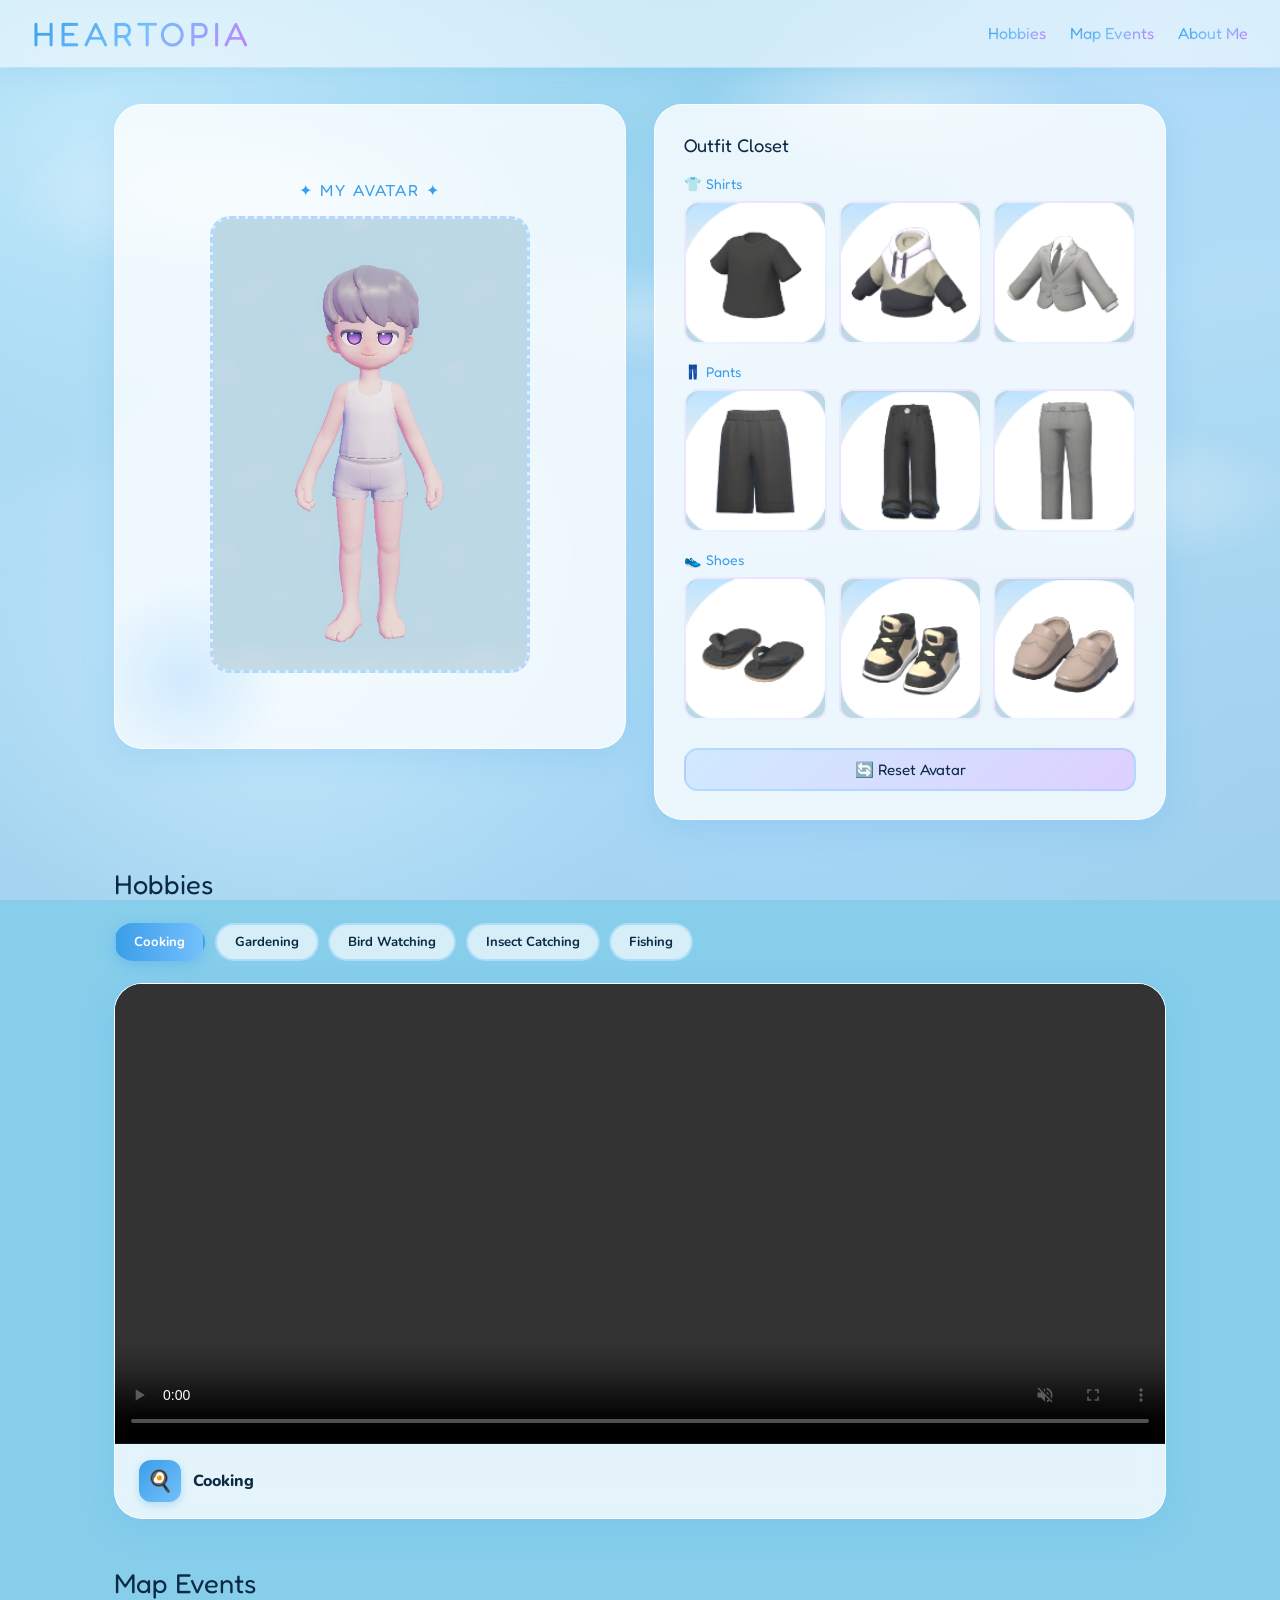
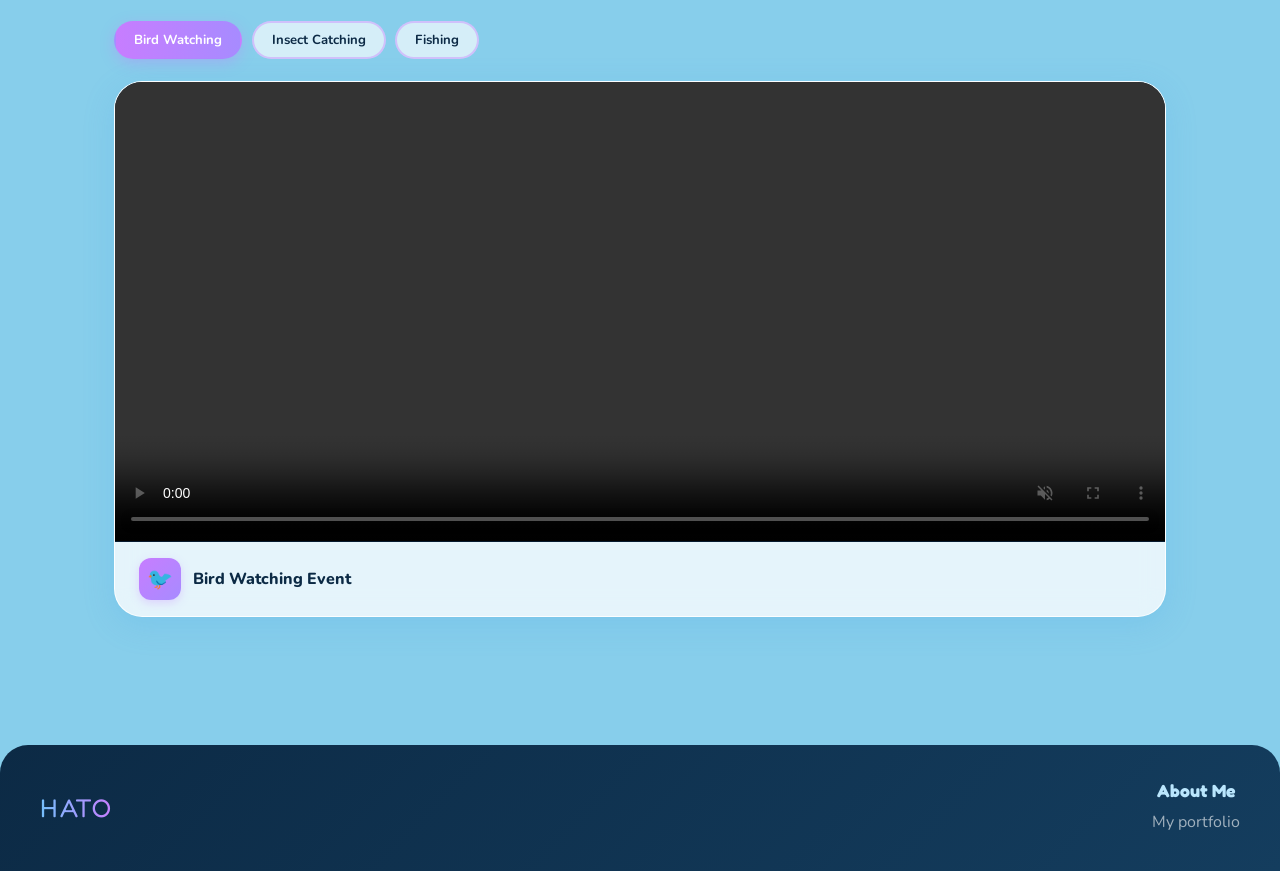
==== commit 09146b08: "little changes" ====
--- a/index.html
+++ b/index.html
@@ -31,7 +31,6 @@
     <div class="nav-overlay" id="navOverlay" onclick="closeMenu()"></div>
   </nav>
 
-  <!-- ═══ MAIN ═══ -->
   <main>
 
     <!-- ── Avatar + Clothes ── -->
@@ -117,7 +116,7 @@
           <video id="vid-fishing"   src="hobbies/fishing.mp4"         controls autoplay muted playsinline loop></video>
           <div class="video-placeholder" id="videoPlaceholder">
             <div class="ph-emoji" id="placeholderEmoji">🍳</div>
-            <p id="placeholderText">Add your video to vid-cooking src=""</p>
+            <p id="placeholderText">Video is not  available</p>
           </div>
         </div>
         <div class="video-info-bar">
--- a/styles.css
+++ b/styles.css
@@ -34,7 +34,7 @@
     radial-gradient(ellipse 60% 50% at 60% 90%, #a8d8f8aa 0%, transparent 65%),
     radial-gradient(ellipse 45% 55% at 25% 75%, #cdefffbb 0%, transparent 65%),
     linear-gradient(170deg, #87CEEB 0%, #b0dcf5 45%, #9ecfed 100%);
-  animation: skyDrift 18s ease-in-out infinite alternate;
+  /* animation: skyDrift 18s ease-in-out infinite alternate; */
 }
 
 body::after {
@@ -46,24 +46,26 @@
     radial-gradient(ellipse 18% 9%  at 50% 35%, rgba(255,255,255,0.35) 0%, transparent 70%),
     radial-gradient(ellipse 25% 12% at 85% 55%, rgba(255,255,255,0.40) 0%, transparent 70%);
   pointer-events: none;
-  animation: cloudFloat 22s ease-in-out infinite alternate;
-}
-
-@keyframes skyDrift {
+  /* animation: cloudFloat 22s ease-in-out infinite alternate; */
+}
+
+/* @keyframes skyDrift {
   0%   { filter: hue-rotate(0deg) brightness(1); }
   100% { filter: hue-rotate(10deg) brightness(1.04); }
 }
 @keyframes cloudFloat {
   0%   { transform: translateX(0); }
   100% { transform: translateX(30px); }
-}
+} */
+
 
 /* ═══ NAV ═══ */
 nav {
   position: fixed; 
   top: 0; left: 0; right: 0;
   z-index: 200;
-  display: flex; align-items: center; justify-content: space-between;
+  display: flex; align-items: center; 
+  justify-content: space-between;
   padding: 0 2rem;
   height: var(--nav-h);
   background: rgba(255,255,255,0.55);
@@ -90,6 +92,7 @@
   50%      { transform: translateY(-4px); }
 } */
 
+
 /* Desktop nav links */
 .nav-links {
   list-style: none;
@@ -108,6 +111,7 @@
   transition: opacity 0.2s;
 }
 .nav-links a:hover { opacity: 0.7; }
+
 
 /* Hamburger button */
 .hamburger {
@@ -136,10 +140,12 @@
   transform-origin: center;
 }
 
+
 /* Hamburger → X animation */
 .hamburger.open span:nth-child(1) { transform: translateY(7px) rotate(45deg); }
 .hamburger.open span:nth-child(2) { opacity: 0; transform: scaleX(0); }
 .hamburger.open span:nth-child(3) { transform: translateY(-7px) rotate(-45deg); }
+
 
 /* Overlay behind mobile menu */
 .nav-overlay {
@@ -152,6 +158,7 @@
 }
 .nav-overlay.visible { display: block; }
 
+
 /* ═══ MAIN ═══ */
 main { max-width: 1100px; margin: 0 auto; padding: 2.5rem 1.5rem 4rem; }
 
@@ -162,6 +169,7 @@
   margin-bottom: 1.4rem;
   display: flex; align-items: center; gap: 10px;
 }
+
 
 /* ═══ AVATAR SECTION ═══ */
 .avatar-section {
@@ -217,6 +225,7 @@
   transition: opacity 0.4s ease, transform 0.4s ease;
 }
 
+
 /* ═══ CLOTHES PANEL ═══ */
 .clothes-panel {
   background: var(--card);
@@ -294,6 +303,7 @@
   box-shadow: 0 5px 16px rgba(116,192,252,0.3);
 }
 
+
 /* ═══ HOBBIES ═══ */
 .hobbies-section { margin-bottom: 3rem; }
 .hobbies-tabs {
@@ -319,6 +329,7 @@
   box-shadow: 0 4px 14px rgba(59,158,232,0.35);
 }
 
+
 /* ═══ EVENTS ═══ */
 .events-section { margin-bottom: 3rem; }
 .events-tabs {
@@ -344,6 +355,7 @@
   box-shadow: 0 4px 14px rgba(199,125,255,0.35);
 }
 
+
 /* ═══ SHARED VIDEO CARD ═══ */
 .video-player-card {
   background: var(--card);
@@ -391,6 +403,7 @@
 }
 .hobby-text h3 { font-size: 1rem; font-weight: 800; color: var(--dark); }
 .hobby-text p  { font-size: 0.78rem; color: #5a8baa; }
+
 
 /* ═══ FOOTER ═══ */
 footer {
@@ -425,12 +438,14 @@
 }
 .footer-about a:hover { color: var(--sky-light); }
 
+
 /* ═══ TRANSITIONS ═══ */
 .avatar-frame img.fade { animation: fadeIn 0.4s ease; }
 @keyframes fadeIn {
   from { opacity: 0; transform: scale(0.96); }
   to   { opacity: 1; transform: scale(1); }
 }
+
 
 /* ═══ RESPONSIVE — TABLET (≤860px) ═══ */
 @media (max-width: 860px) {
@@ -449,6 +464,7 @@
     width: 100%;
   }
 }
+
 
 /* ═══ RESPONSIVE — MOBILE NAV (≤680px) ═══ */
 @media (max-width: 680px) {
@@ -501,6 +517,7 @@
   .nav-links li:last-child a { border-bottom: none; }
 }
 
+
 /* ═══ RESPONSIVE — MOBILE (≤600px) ═══ */
 @media (max-width: 600px) {
   main { padding: 1.5rem 1rem 3rem; }
@@ -545,6 +562,7 @@
   .footer-logo { align-items: center; }
   .footer-about { text-align: center; }
 }
+
 
 /* ═══ RESPONSIVE — SMALL (≤380px) ═══ */
 @media (max-width: 380px) {
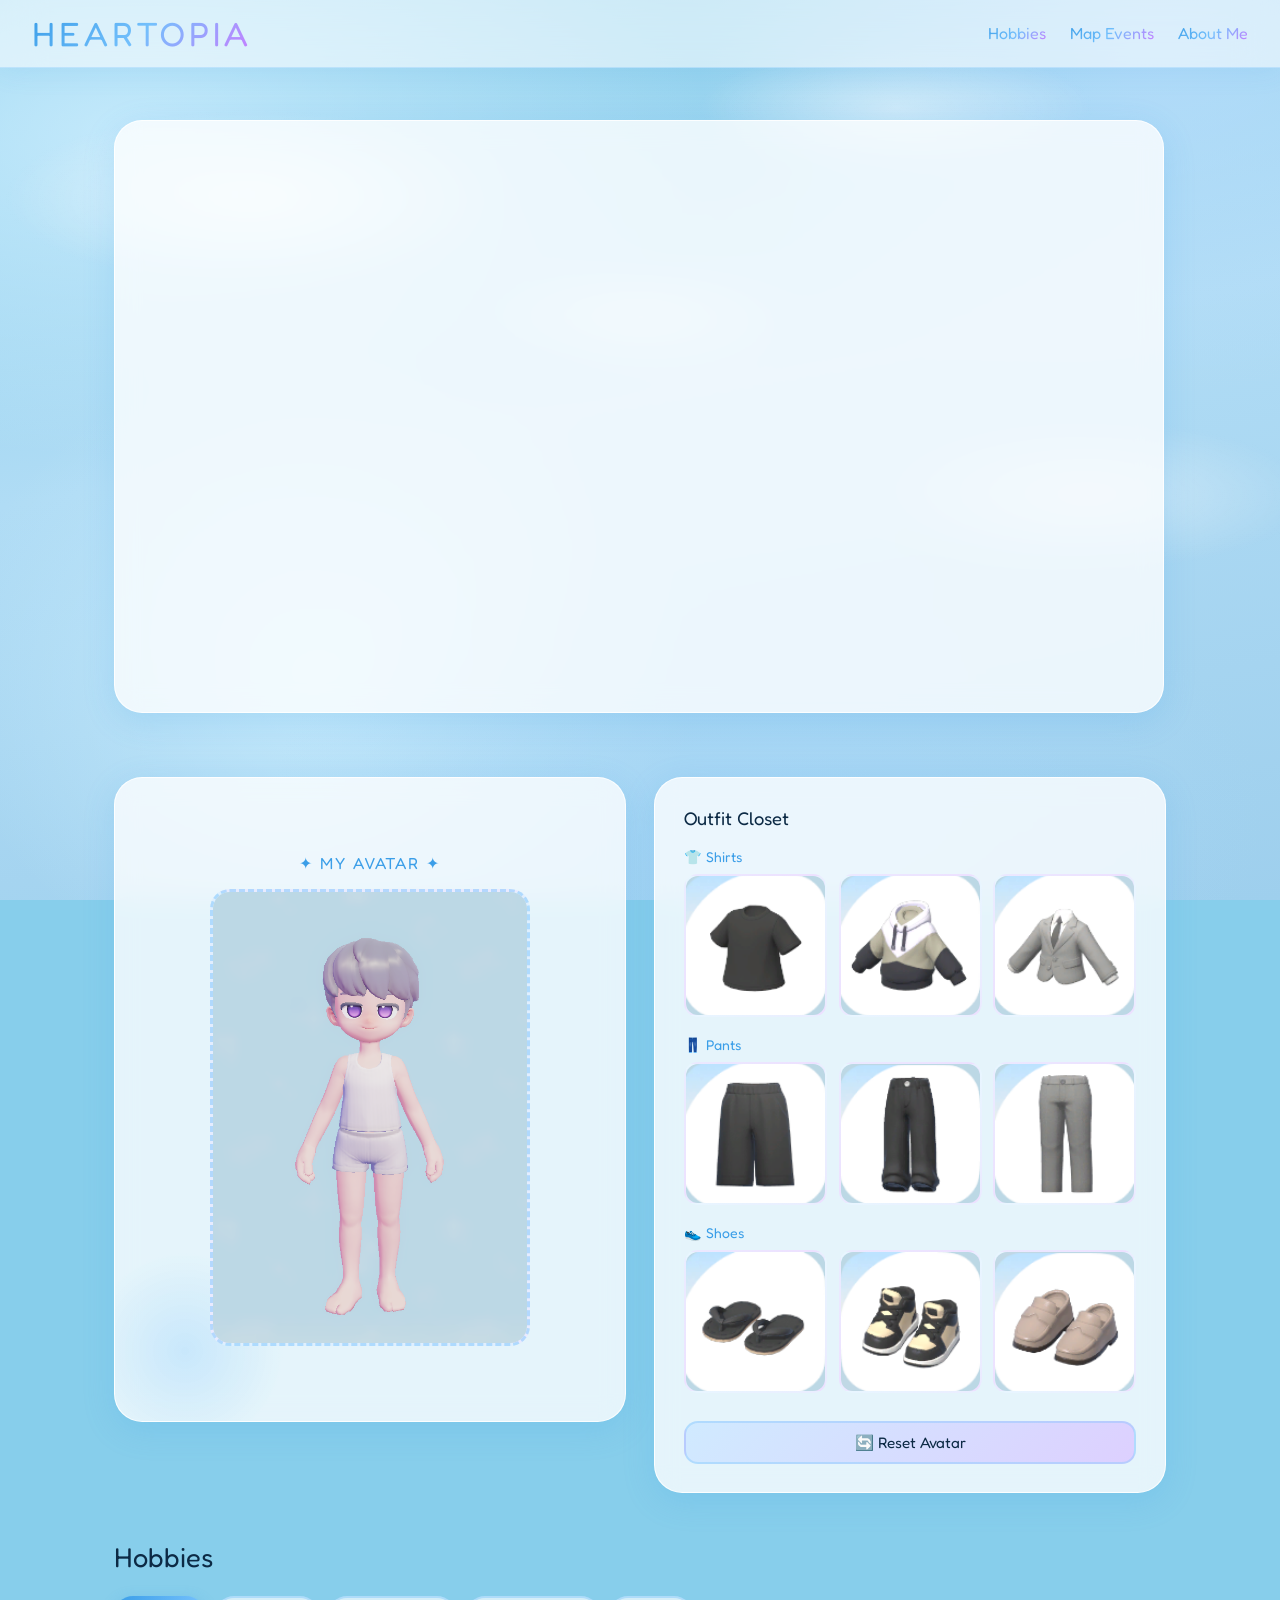
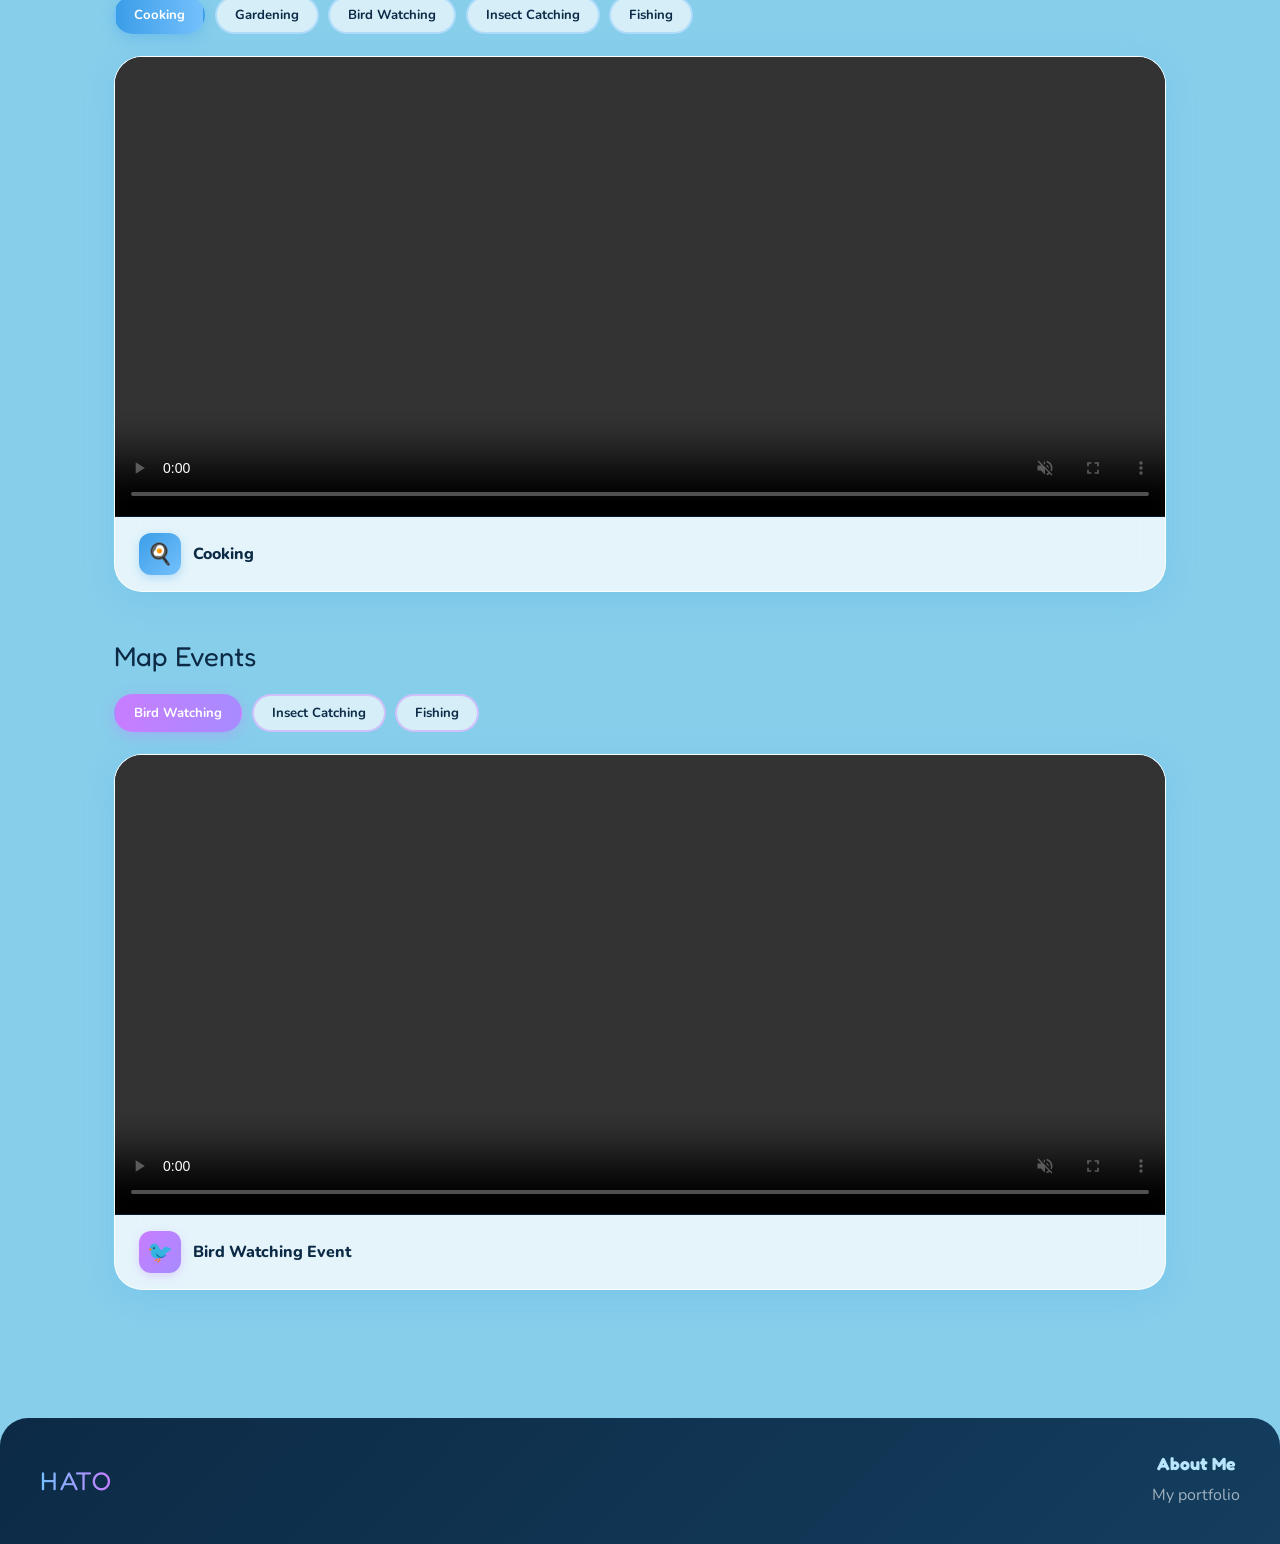
==== commit 435ce0e6: "added an embedded video in the landing page" ====
--- a/index.html
+++ b/index.html
@@ -32,6 +32,10 @@
   </nav>
 
   <main>
+
+    <div class="preview">
+      <iframe src="https://www.youtube.com/embed/21Ql_ViAzjE?si=2JPiZdZg6XdmCtmO" title="YouTube video player" frameborder="0" allow="accelerometer; autoplay; clipboard-write; encrypted-media; gyroscope; picture-in-picture; web-share" referrerpolicy="strict-origin-when-cross-origin" allowfullscreen></iframe>
+    </div>
 
     <!-- ── Avatar + Clothes ── -->
     <div class="avatar-section">
--- a/styles.css
+++ b/styles.css
@@ -168,6 +168,25 @@
   color: var(--dark);
   margin-bottom: 1.4rem;
   display: flex; align-items: center; gap: 10px;
+}
+
+.preview {
+  background: var(--card);
+  border-radius: 28px;
+  box-shadow: var(--shadow);
+  backdrop-filter: blur(12px);
+  border: 1.5px solid rgba(255,255,255,0.85);
+  padding: 0;
+  width: 1050px;
+  margin-top: 5rem;
+  height: 593px;
+}
+
+iframe {
+  border-radius: 28px;
+  object-fit: cover;
+  width: 100%;
+  height: 100%;
 }
 
 
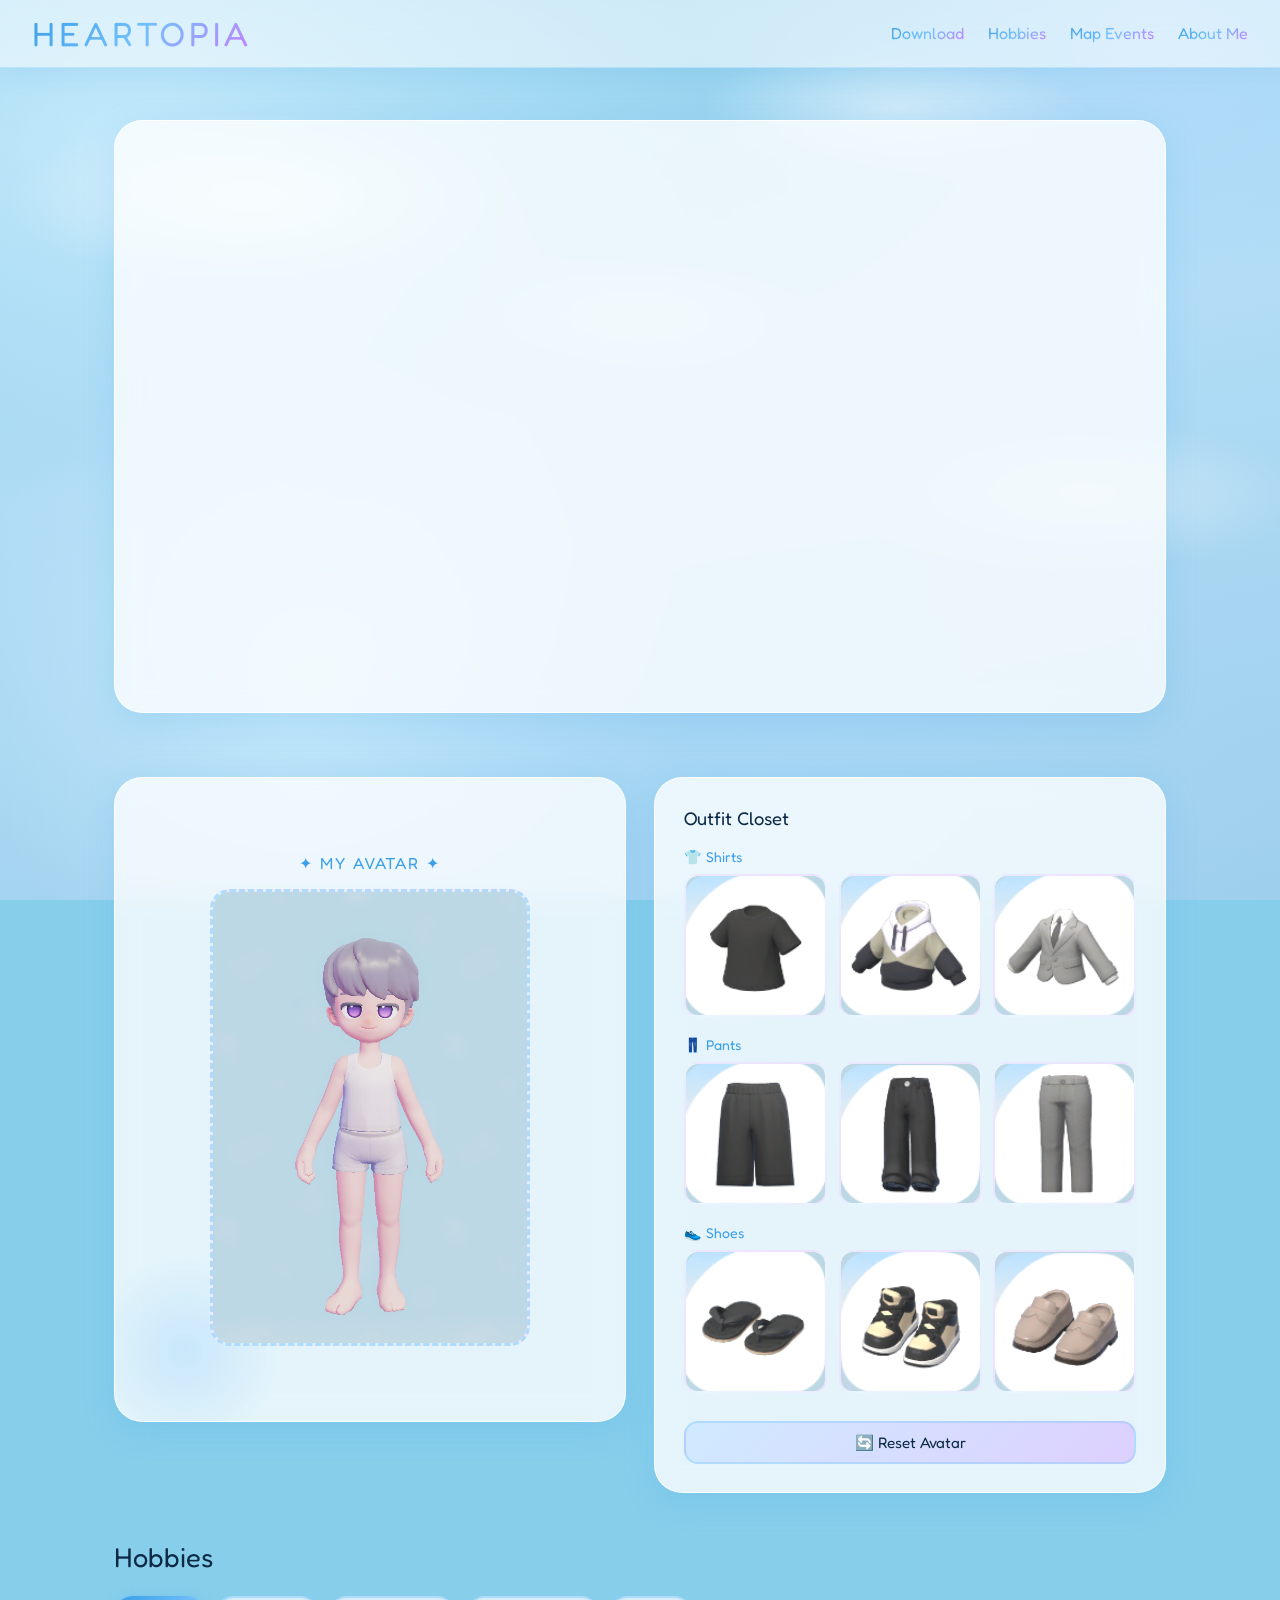
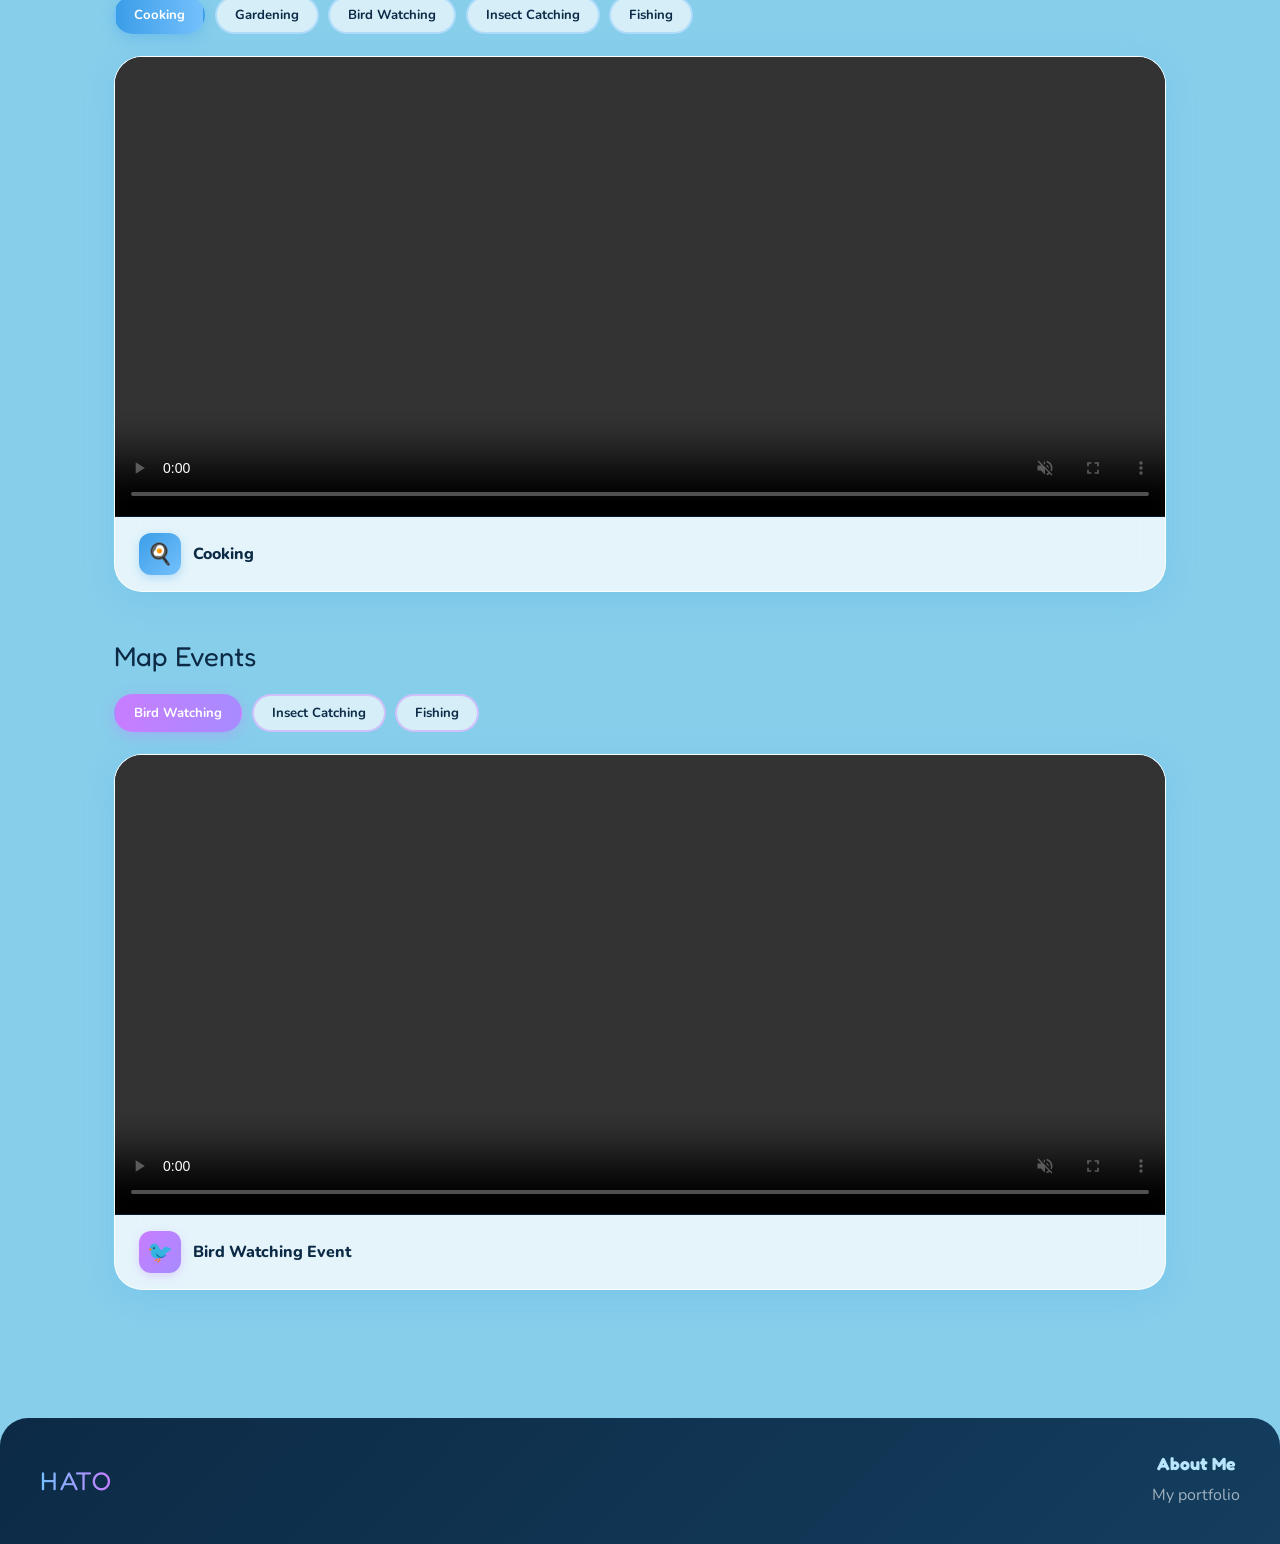
==== commit be1cc9a8: "fixed the responsiveness of the preview class and added a download label at the nav bar with no func" ====
--- a/index.html
+++ b/index.html
@@ -17,9 +17,10 @@
     </div>
 
     <ul class="nav-links" id="navLinks">
+      <li><a href="#about-me" onclick="closeMenu()">Download</a></li>
       <li><a href="#hobbies" onclick="closeMenu()">Hobbies</a></li>
       <li><a href="#map-events" onclick="closeMenu()">Map Events</a></li>
-      <li><a href="#about-me" onclick="closeMenu()">About Me</a></li>
+      <li><a href="#https://play.google.com/store/apps/details?id=com.xd.xdtglobal.gp" onclick="closeMenu()">About Me</a></li>
     </ul>
 
     <button class="hamburger" id="hamburger" aria-label="Toggle menu" onclick="toggleMenu()">
--- a/styles.css
+++ b/styles.css
@@ -177,7 +177,7 @@
   backdrop-filter: blur(12px);
   border: 1.5px solid rgba(255,255,255,0.85);
   padding: 0;
-  width: 1050px;
+  width: 100%;
   margin-top: 5rem;
   height: 593px;
 }
@@ -472,6 +472,11 @@
         position: sticky;
         z-index: 100;
     }
+
+    .preview {
+      width: 100%;
+      height: 350px;
+    }
   .avatar-section {
     grid-template-columns: 1fr;
   }
@@ -492,6 +497,9 @@
   /* Show hamburger, hide desktop links */
   .hamburger { display: flex; }
 
+  .preview {
+    height: 320px;
+  }
     .nav {
         position: sticky;
         z-index: 100;
@@ -545,6 +553,10 @@
         position: sticky;
         z-index: 100;
     }
+    
+    .preview {
+      height: 200px;
+    }
 
   .section-title { font-size: 1.4rem; }
 
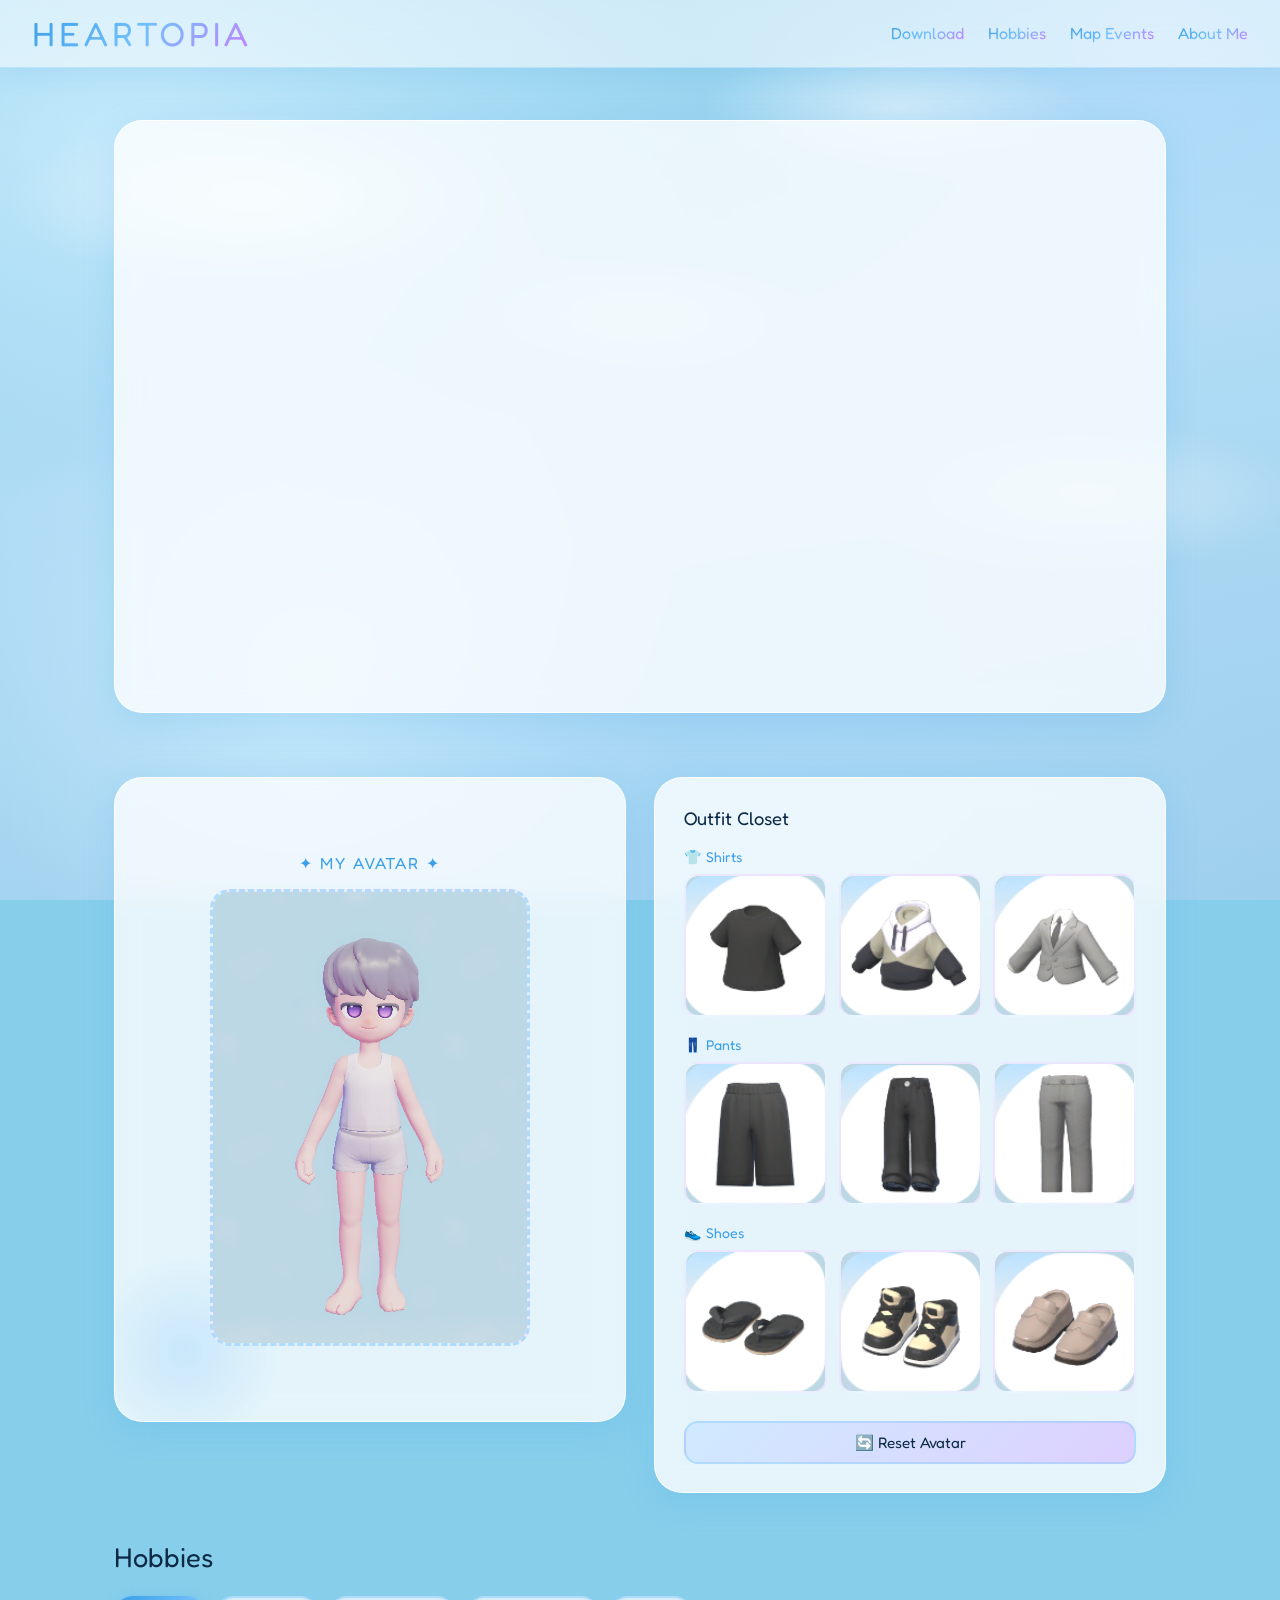
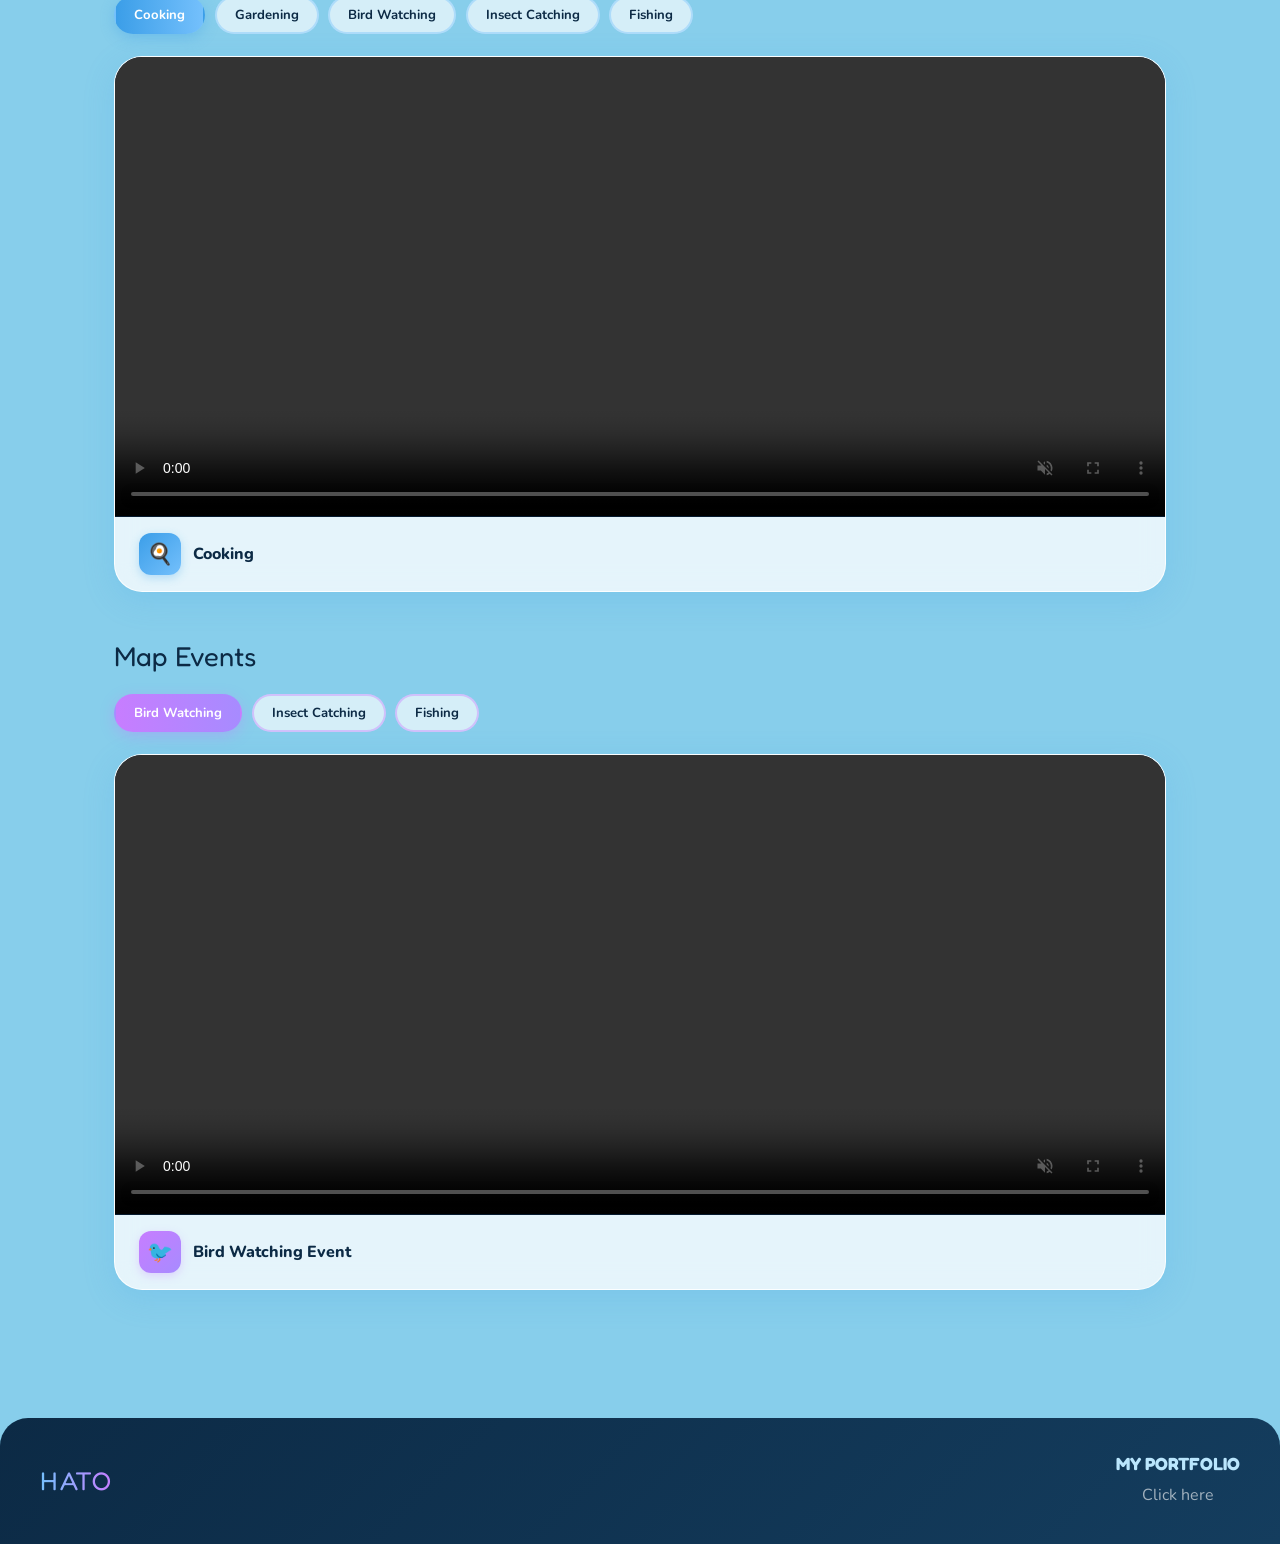
==== commit af8cf466: "Added a functional download button and minor changes" ====
--- a/index.html
+++ b/index.html
@@ -6,7 +6,7 @@
     <title>HEARTOPIA</title>
     <link href="https://fonts.googleapis.com/css2?family=Fredoka+One&family=Nunito:wght@400;600;700;800&display=swap" rel="stylesheet"/>
     <link rel="stylesheet" href="styles.css"/>
-    <script src="script.js"></script>
+    <script src="script.js" defer></script>
   </head>
   <body>
 
@@ -17,10 +17,17 @@
     </div>
 
     <ul class="nav-links" id="navLinks">
-      <li><a href="#about-me" onclick="closeMenu()">Download</a></li>
+      <li><button class="download-btn" id="download-btn">Download</button>
+        <div class="dropdown-content">
+        <ul class="dropdown-downloads">
+          <li><a href="https://d.tap.io/pc/latest/coop-pc?jid=id231364">For PC</a></li>
+          <li><a href="https://play.google.com/store/apps/details?id=com.xd.xdtglobal.gp">For Android</a></li>
+        </ul>
+        </div>
+      </li>
       <li><a href="#hobbies" onclick="closeMenu()">Hobbies</a></li>
       <li><a href="#map-events" onclick="closeMenu()">Map Events</a></li>
-      <li><a href="#https://play.google.com/store/apps/details?id=com.xd.xdtglobal.gp" onclick="closeMenu()">About Me</a></li>
+      <li><a href="#about-me" onclick="closeMenu()">About Me</a></li>
     </ul>
 
     <button class="hamburger" id="hamburger" aria-label="Toggle menu" onclick="toggleMenu()">
@@ -170,8 +177,8 @@
       <div class="footer-logo-text">HATO</div>
     </div>
     <div class="footer-about">
-      <h4>About Me</h4>
-      <a href="portfolio/portfolio.html" id="about-me">My portfolio</a>
+      <h4>MY PORTFOLIO</h4>
+      <a href="portfolio/portfolio.html" id="about-me">Click here</a>
     </div>
   </footer>
   </body>
--- a/styles.css
+++ b/styles.css
@@ -100,7 +100,7 @@
   gap: 24px;
   align-items: center;
 }
-.nav-links a {
+.nav-links a, .nav-links button{
   text-decoration: none;
   font-family: 'Fredoka One', cursive;
   font-size: 1rem;
@@ -110,7 +110,22 @@
   background-clip: text;
   transition: opacity 0.2s;
 }
-.nav-links a:hover { opacity: 0.7; }
+
+.download-btn {border: none;}
+.dropdown-content {
+  background-color: white;
+  display: none;
+  position: absolute;
+  top: 60px;
+  right: 316px;
+  padding: 10px;
+  border-radius: 10px;
+  line-height: 30px;
+  box-shadow: 0 4px 16px rgba(59,158,232,0.18);
+  z-index: 300;
+}
+.dropdown-downloads {list-style: none; display: block;}
+.nav-links a:hover, .download-btn:hover { opacity: 0.7; }
 
 
 /* Hamburger button */
@@ -534,7 +549,7 @@
     }
 
   .nav-links li { width: 100%; }
-  .nav-links a {
+  .nav-links a, .nav-links button {
     display: block;
     font-size: 1.3rem;
     padding: 12px 0;
@@ -542,6 +557,24 @@
     -webkit-text-fill-color: transparent;
   }
   .nav-links li:last-child a { border-bottom: none; }
+
+  .dropdown-content {
+    position: static;
+    top: unset;
+    right: unset;
+    box-shadow: none;
+    padding: 0 0 0 1rem;
+    border-radius: 0;
+    border-left: 2px solid rgba(116,192,252,0.3);
+  }
+
+  .dropdown-content a {
+    -webkit-text-fill-color: var(--dark);
+    color: var(--dark);
+    font-size: 1rem;
+    border-bottom: none;
+    padding: 6px 0;
+  }
 }
 
 
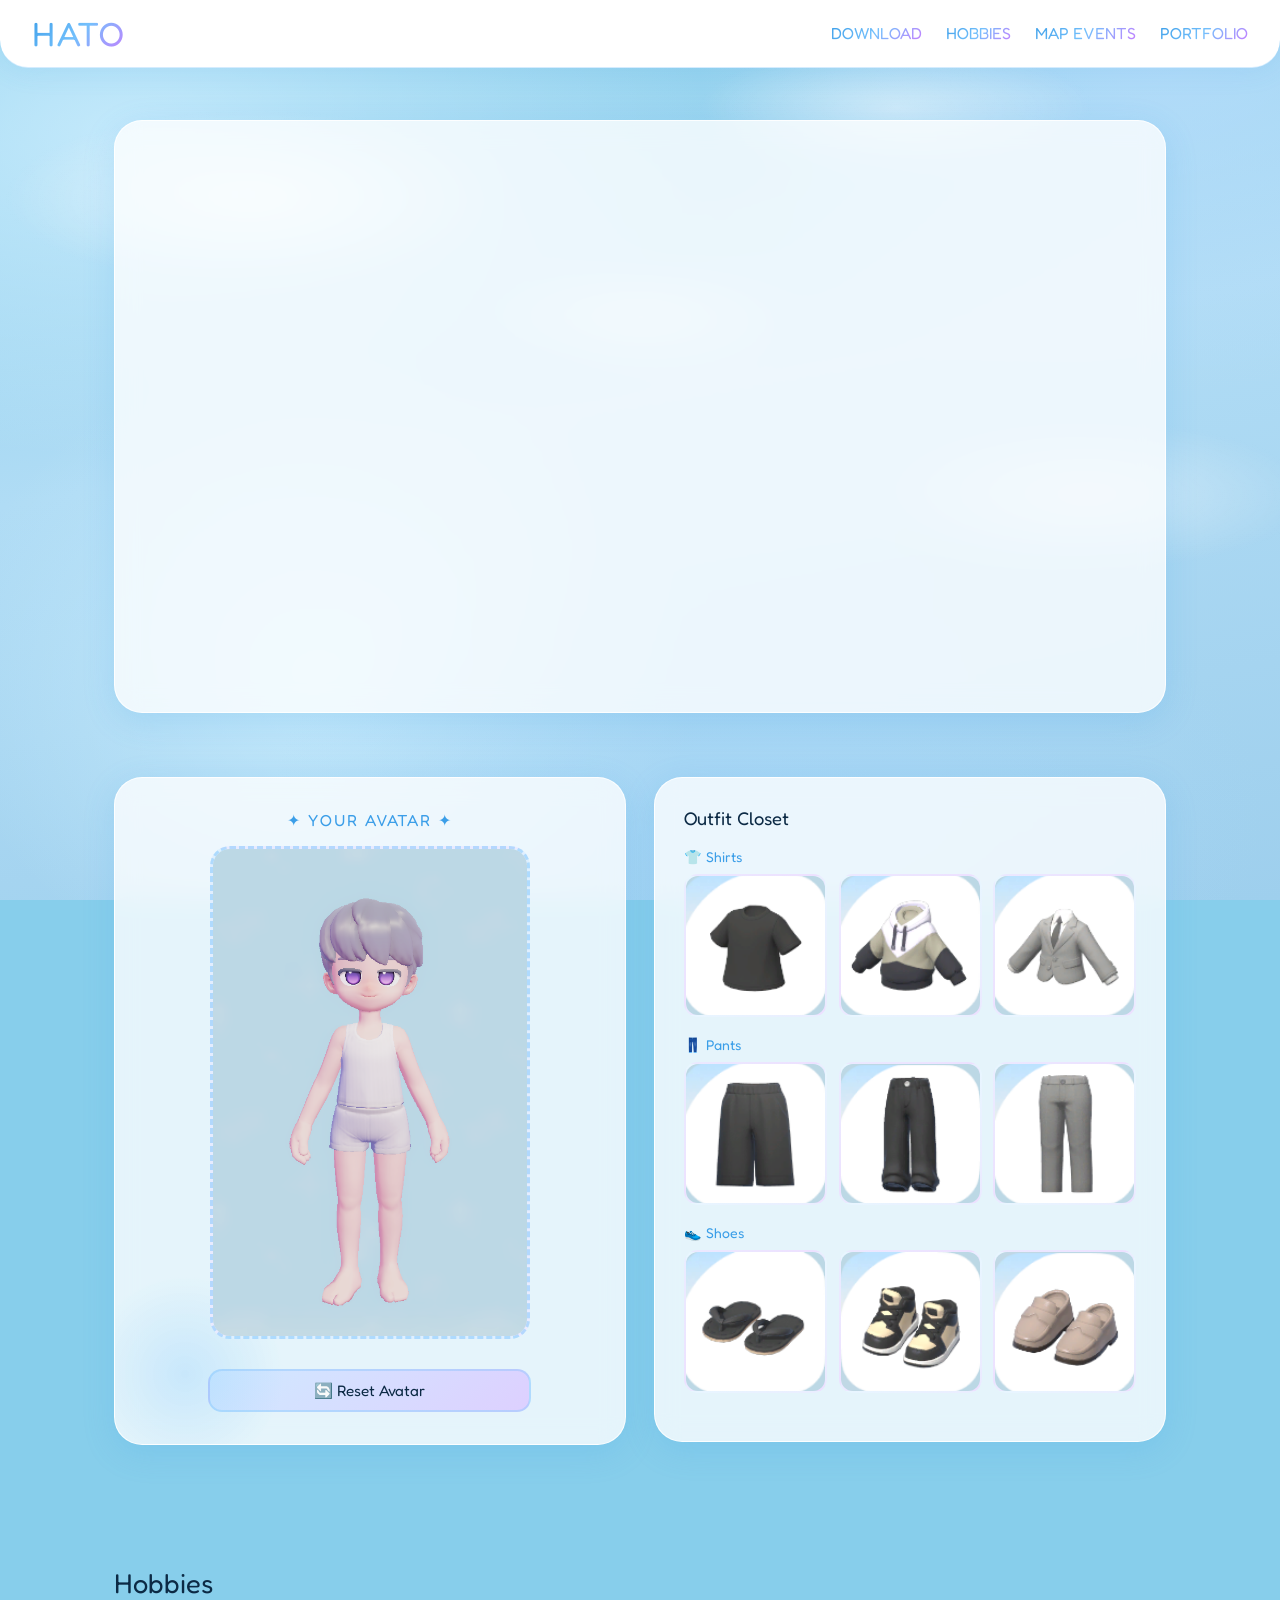
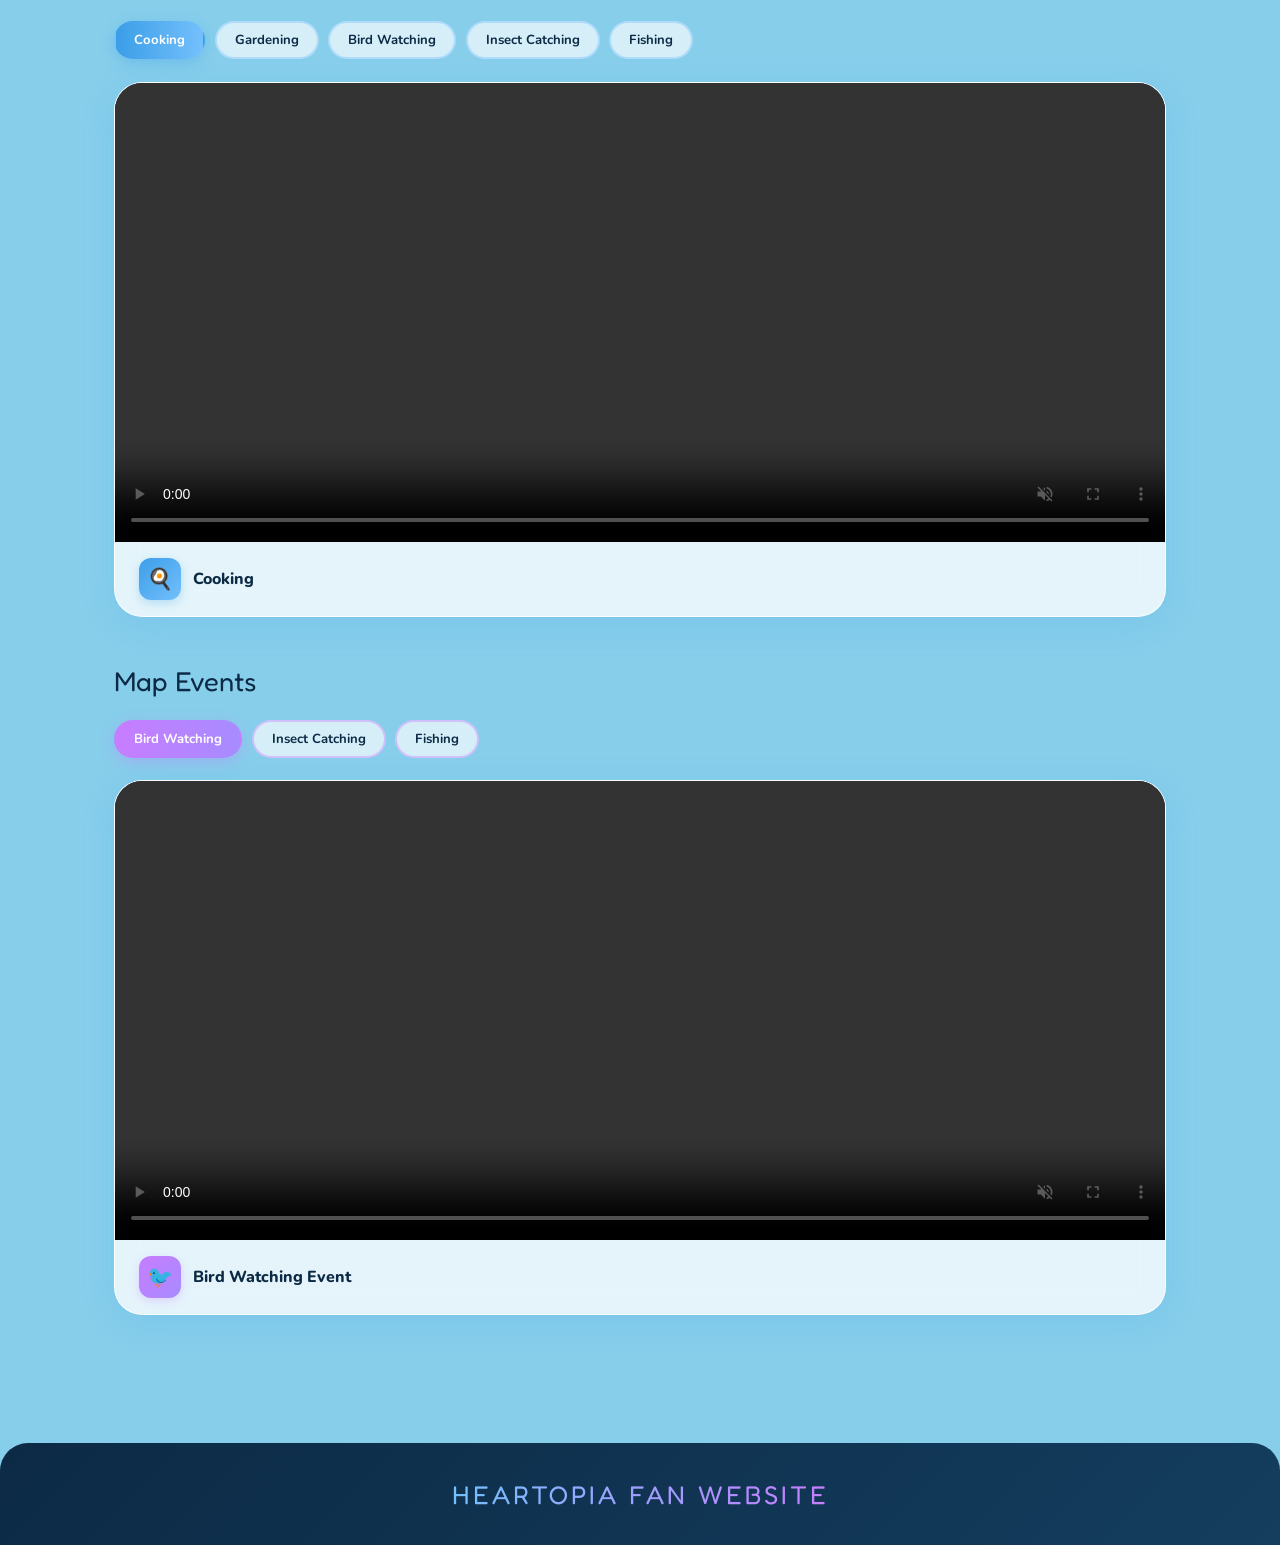
==== commit fb641aeb: "minor changes on both websites" ====
--- a/index.html
+++ b/index.html
@@ -13,11 +13,11 @@
   <!-- ═══ NAV ═══ -->
   <nav>
     <div class="nav-logo">
-      <p>HEARTOPIA</p>
+      <a href="#">HATO</a>
     </div>
 
     <ul class="nav-links" id="navLinks">
-      <li><button class="download-btn" id="download-btn">Download</button>
+      <li><button class="download-btn" id="download-btn">DOWNLOAD</button>
         <div class="dropdown-content">
         <ul class="dropdown-downloads">
           <li><a href="https://d.tap.io/pc/latest/coop-pc?jid=id231364">For PC</a></li>
@@ -25,9 +25,9 @@
         </ul>
         </div>
       </li>
-      <li><a href="#hobbies" onclick="closeMenu()">Hobbies</a></li>
-      <li><a href="#map-events" onclick="closeMenu()">Map Events</a></li>
-      <li><a href="#about-me" onclick="closeMenu()">About Me</a></li>
+      <li><a href="#hobbies" onclick="closeMenu()">HOBBIES</a></li>
+      <li><a href="#map-events" onclick="closeMenu()">MAP EVENTS</a></li>
+      <li><a href="/portfolio/portfolio.html" onclick="closeMenu()">PORTFOLIO</a></li>
     </ul>
 
     <button class="hamburger" id="hamburger" aria-label="Toggle menu" onclick="toggleMenu()">
@@ -49,10 +49,11 @@
     <div class="avatar-section">
 
       <div class="avatar-display">
-        <div class="avatar-label">✦ My Avatar ✦</div>
+        <div class="avatar-label">✦ Your Avatar ✦</div>
         <div class="avatar-frame" id="avatarFrame">
           <img id="avatarImg" src="default/ava-default.png" alt="Avatar" />
         </div>
+        <button class="reset-btn" onclick="resetOutfit()">🔄 Reset Avatar</button>
       </div>
 
       <div class="clothes-panel">
@@ -102,8 +103,6 @@
             </div>
           </div>
         </div>
-
-        <button class="reset-btn" onclick="resetOutfit()">🔄 Reset Avatar</button>
       </div>
     </div>
 
@@ -174,12 +173,12 @@
   <!-- ═══ FOOTER ═══ -->
   <footer>
     <div class="footer-logo">
-      <div class="footer-logo-text">HATO</div>
+      <div class="footer-logo-text">HEARTOPIA FAN WEBSITE</div>
     </div>
-    <div class="footer-about">
+    <!-- <div class="footer-about">
       <h4>MY PORTFOLIO</h4>
       <a href="portfolio/portfolio.html" id="about-me">Click here</a>
-    </div>
+    </div> -->
   </footer>
   </body>
   </html>
--- a/styles.css
+++ b/styles.css
@@ -13,7 +13,7 @@
   --nav-h:     68px;
 }
 
-* { margin: 0; padding: 0; box-sizing: border-box; }
+*, *::before, *::after { margin: 0; padding: 0; box-sizing: border-box; }
 
 html { scroll-behavior: smooth;overflow-x: hidden; }
 
@@ -68,17 +68,18 @@
   justify-content: space-between;
   padding: 0 2rem;
   height: var(--nav-h);
-  background: rgba(255,255,255,0.55);
-  backdrop-filter: blur(20px);
+  background: rgba(255,255,255);
+  /* backdrop-filter: blur(50px); */
   border-bottom: 1.5px solid rgba(116,192,252,0.3);
   box-shadow: 0 2px 28px rgba(59,158,232,0.12);
   position: fixed;
+  border-radius: 0 0 28px 28px;
 }
 
 .nav-logo {
   font-family: 'Fredoka One', cursive;
   font-size: 2.1rem;
-  letter-spacing: 4px;
+  letter-spacing: 2px;
   background: linear-gradient(135deg, #3B9EE8, #74C0FC, #C77DFF);
   -webkit-background-clip: text;
   -webkit-text-fill-color: transparent;
@@ -87,6 +88,8 @@
   /* animation: logoFloat 3.5s ease-in-out infinite; */
   flex-shrink: 0;
 }
+.nav-logo a {text-decoration: none;}
+
 /* @keyframes logoFloat {
   0%,100% { transform: translateY(0); }
   50%      { transform: translateY(-4px); }
@@ -117,7 +120,7 @@
   display: none;
   position: absolute;
   top: 60px;
-  right: 316px;
+  right: 360px;
   padding: 10px;
   border-radius: 10px;
   line-height: 30px;
@@ -125,7 +128,8 @@
   z-index: 300;
 }
 .dropdown-downloads {list-style: none; display: block;}
-.nav-links a:hover, .download-btn:hover { opacity: 0.7; }
+.dropdown-downloads li:hover {opacity: 0.7; cursor: pointer;}
+.nav-links a:hover, .download-btn:hover { opacity: 0.7; cursor: pointer; text-decoration: underline;}
 
 
 /* Hamburger button */
@@ -243,6 +247,7 @@
 }
 .avatar-frame {
   width: 100%;
+  height: 567px;
   max-width: 320px;
   aspect-ratio: 7/10;
   border-radius: 20px;
@@ -319,7 +324,7 @@
 .clothes-item.active .check { display: flex; }
 
 .reset-btn {
-  width: 100%;
+  width: 70%;
   margin-top: 0.5rem;
   padding: 10px 0;
   background: linear-gradient(135deg, #d0eaff, #ddd0ff);
@@ -330,6 +335,7 @@
   color: var(--dark);
   cursor: pointer;
   transition: all 0.22s ease;
+  margin-top: 30px;
 }
 .reset-btn:hover {
   background: linear-gradient(135deg, #b8dcff, #c8b8ff);
@@ -444,8 +450,8 @@
   background: linear-gradient(135deg, #0C2A45 0%, #143d5e 100%);
   color: #a8d4f0;
   border-radius: 28px 28px 0 0;
-  padding: 2.2rem 2.5rem;
-  display: flex; align-items: center; justify-content: space-between;
+  padding: 2.2rem 4.5rem;
+  display: flex; align-items: center; justify-content: center;
   gap: 2rem;
   margin-top: 1rem;
 }
@@ -454,7 +460,7 @@
 }
 .footer-logo-text {
   font-family: 'Fredoka One', cursive;
-  font-size: 1.6rem; letter-spacing: 2px;
+  font-size: 1.6rem; letter-spacing: 3px;
   background: linear-gradient(90deg, var(--sky), var(--lavender));
   -webkit-background-clip: text; -webkit-text-fill-color: transparent; background-clip: text;
 }
@@ -481,12 +487,14 @@
 }
 
 
-/* ═══ RESPONSIVE — TABLET (≤860px) ═══ */
+/* ═══ RESPONSIVE — TABLET (≤860px) ═══ */ 
 @media (max-width: 860px) {
     .nav {
         position: sticky;
         z-index: 100;
     }
+
+    .download-btn {width: 100%; text-align: start;}
 
     .preview {
       width: 100%;
@@ -502,6 +510,7 @@
   .clothes-panel {
     width: 100%;
   }
+  .footer-logo-text {font-size: 1rem;}
 }
 
 
@@ -569,8 +578,6 @@
   }
 
   .dropdown-content a {
-    -webkit-text-fill-color: var(--dark);
-    color: var(--dark);
     font-size: 1rem;
     border-bottom: none;
     padding: 6px 0;
@@ -641,4 +648,5 @@
   .event-tab-btn { font-size: 0.7rem; padding: 5px 10px; }
 
   .clothes-panel { padding: 1.2rem; }
+  .footer-logo-text {font-size: 0.8rem;}
 }
